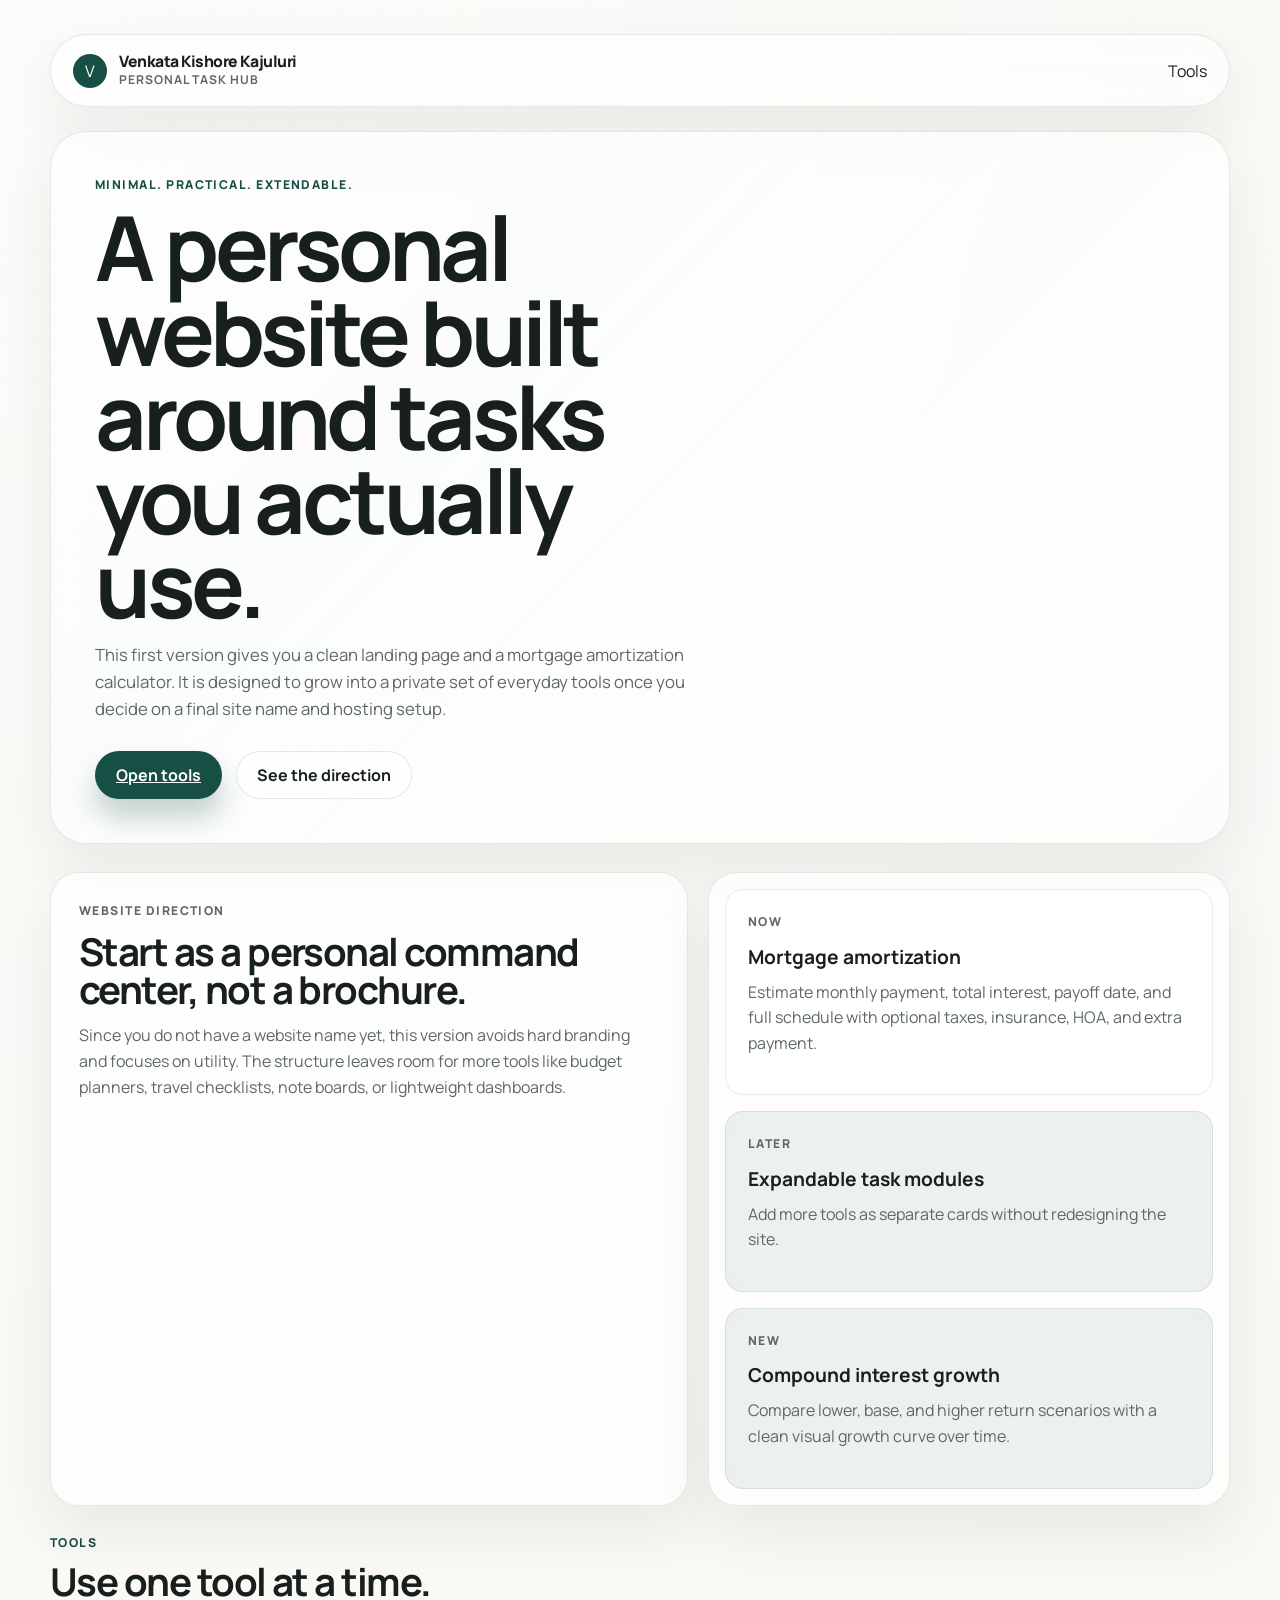
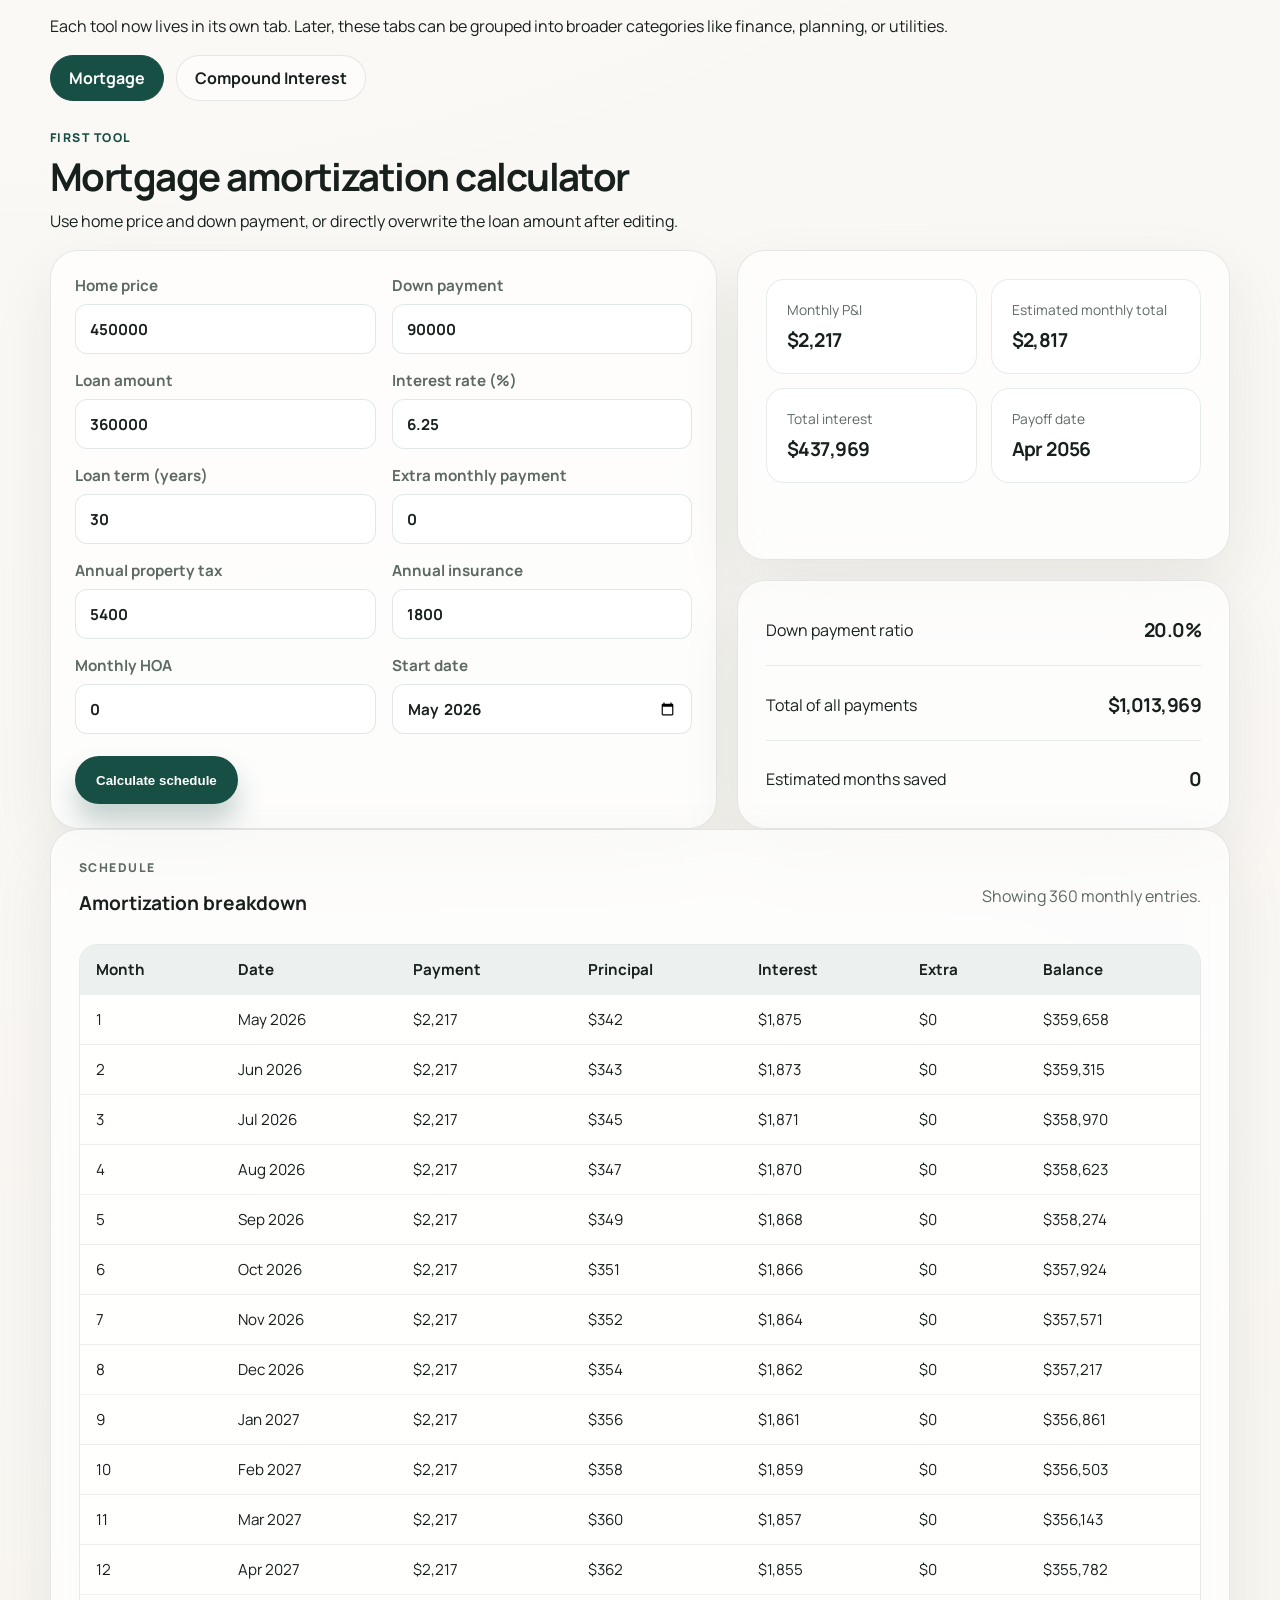
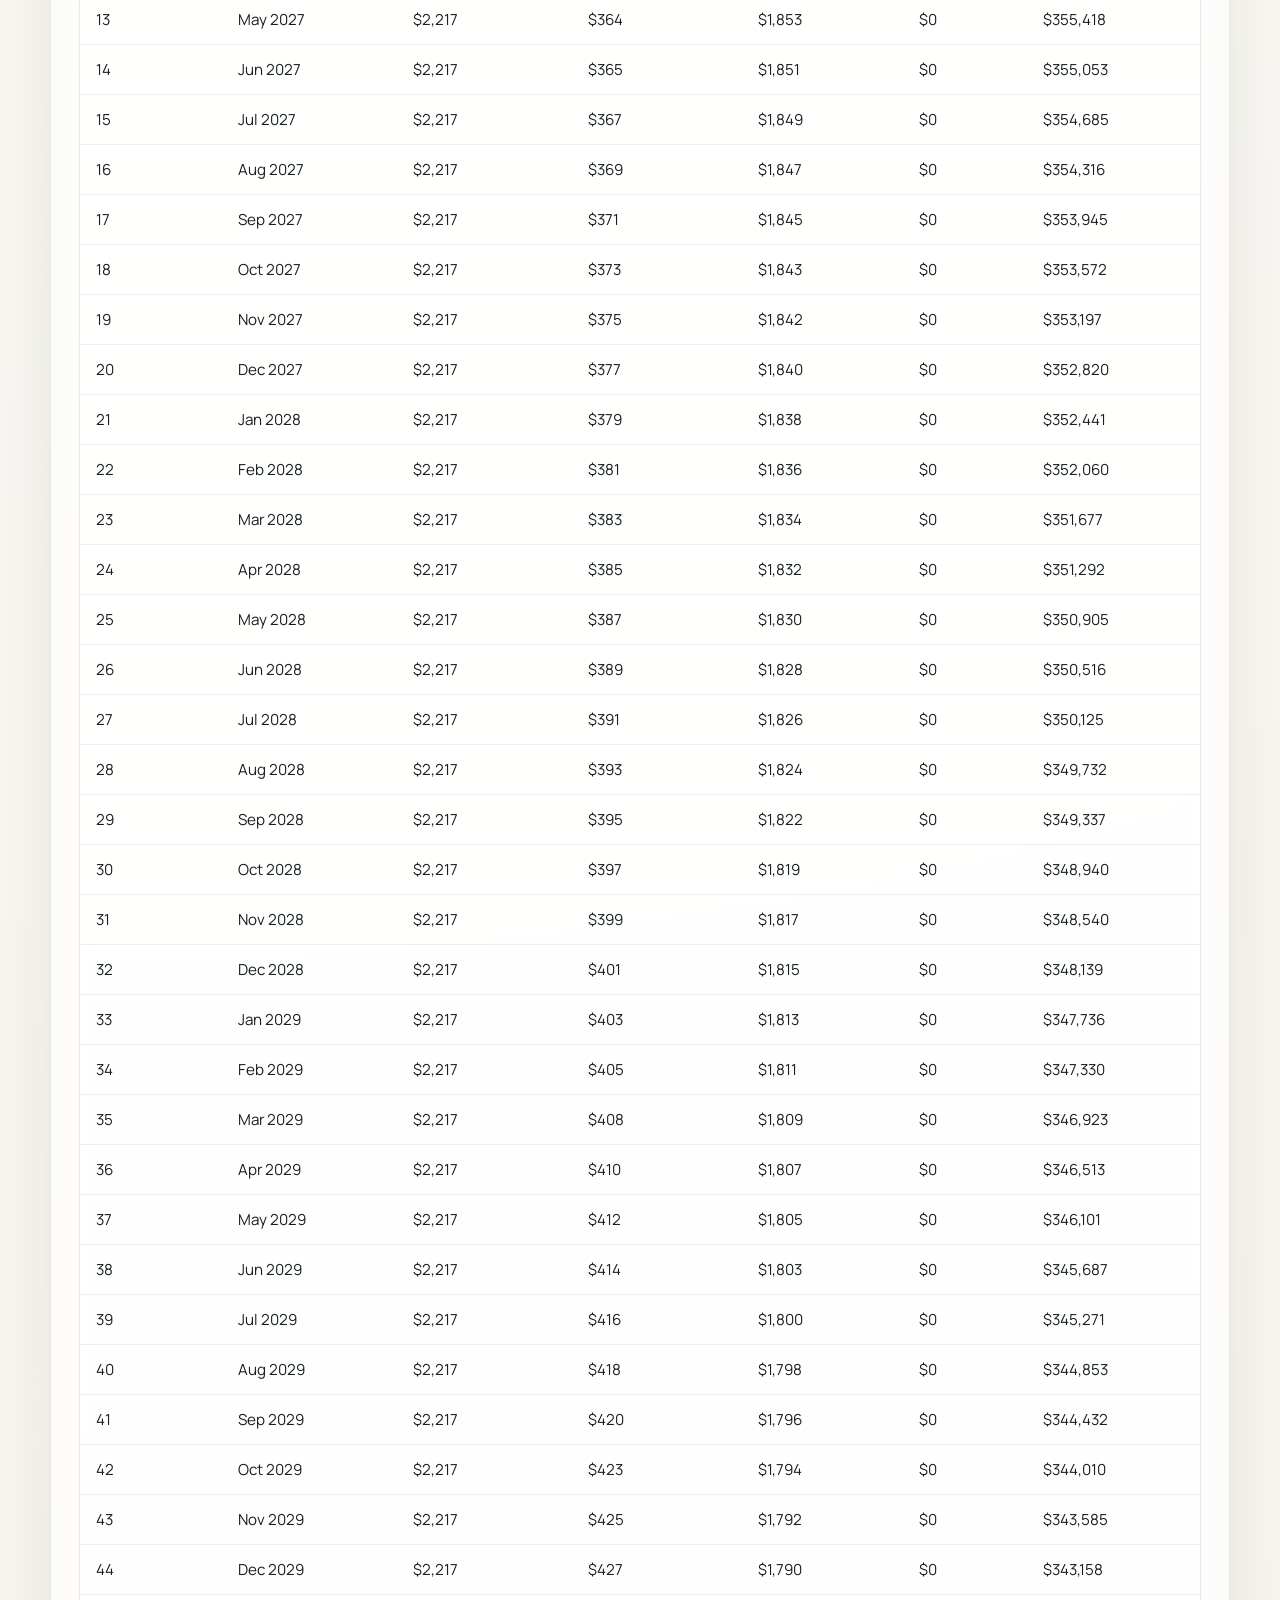
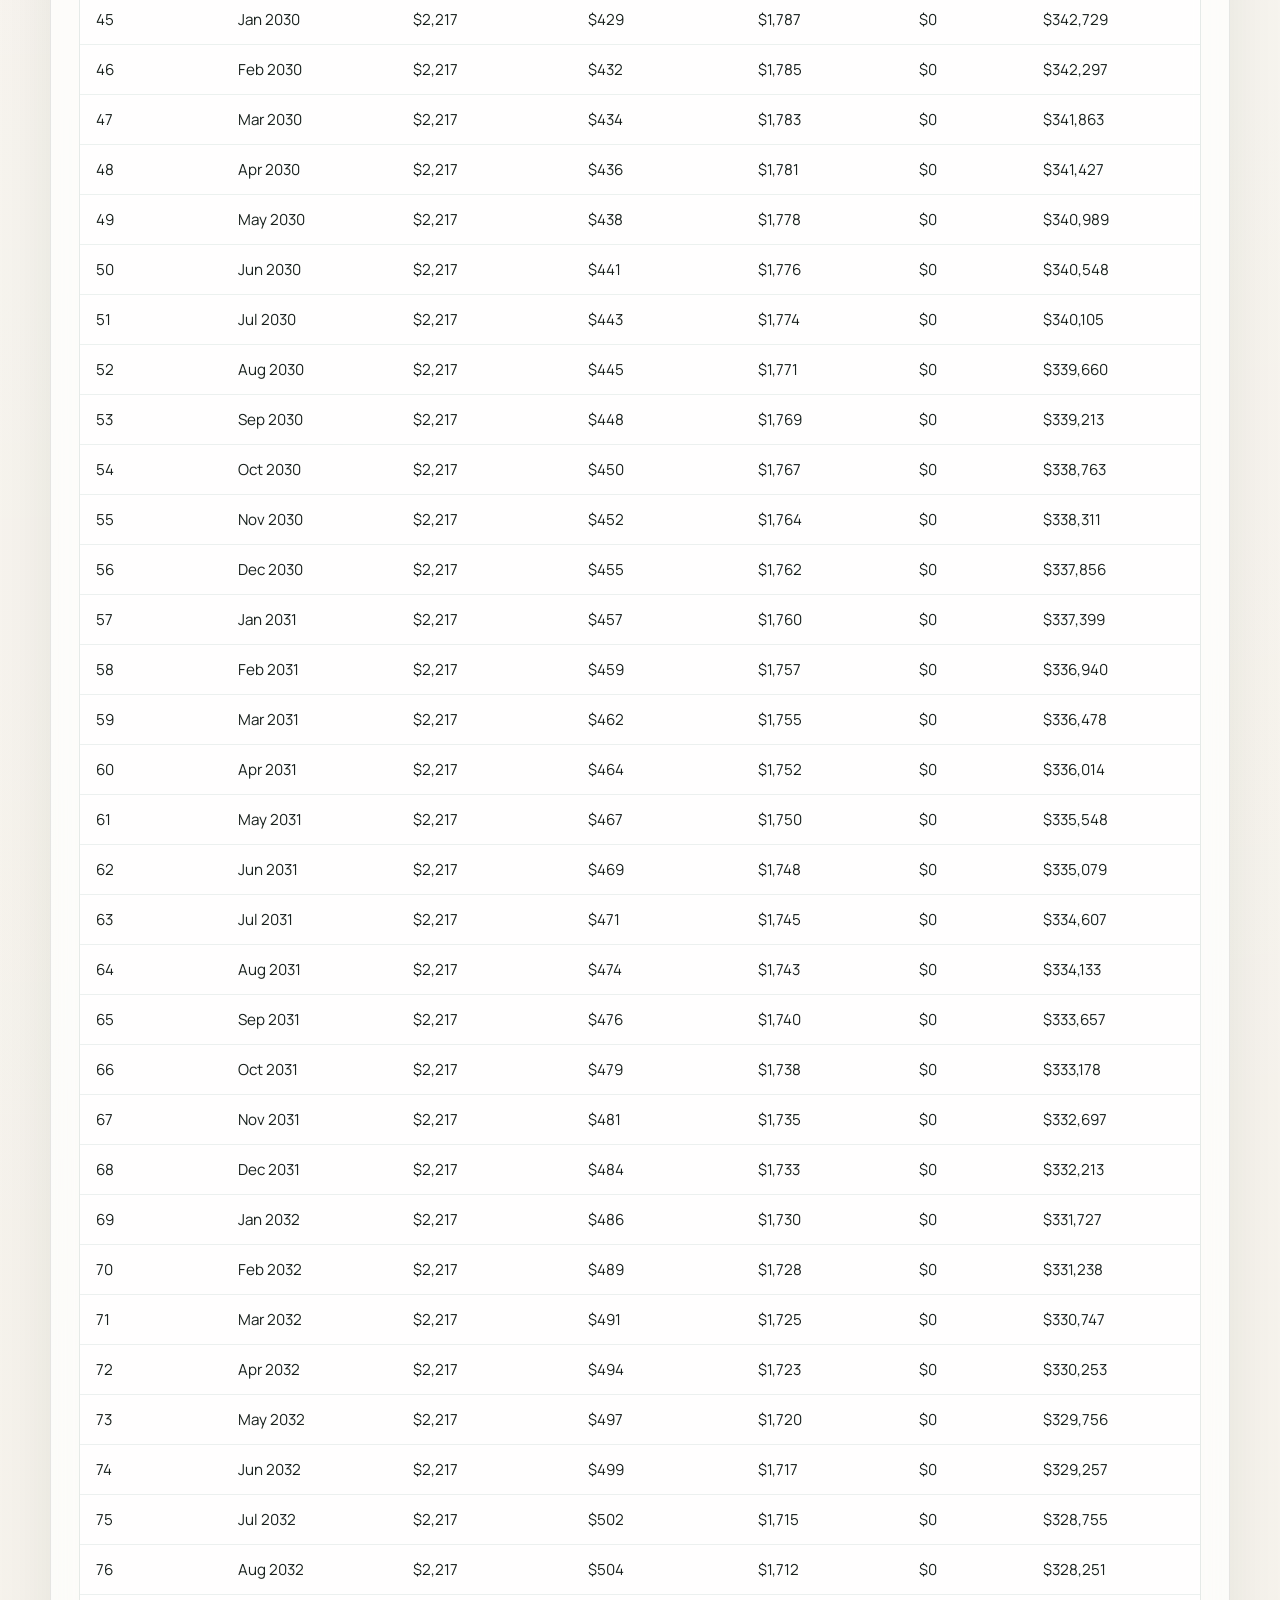
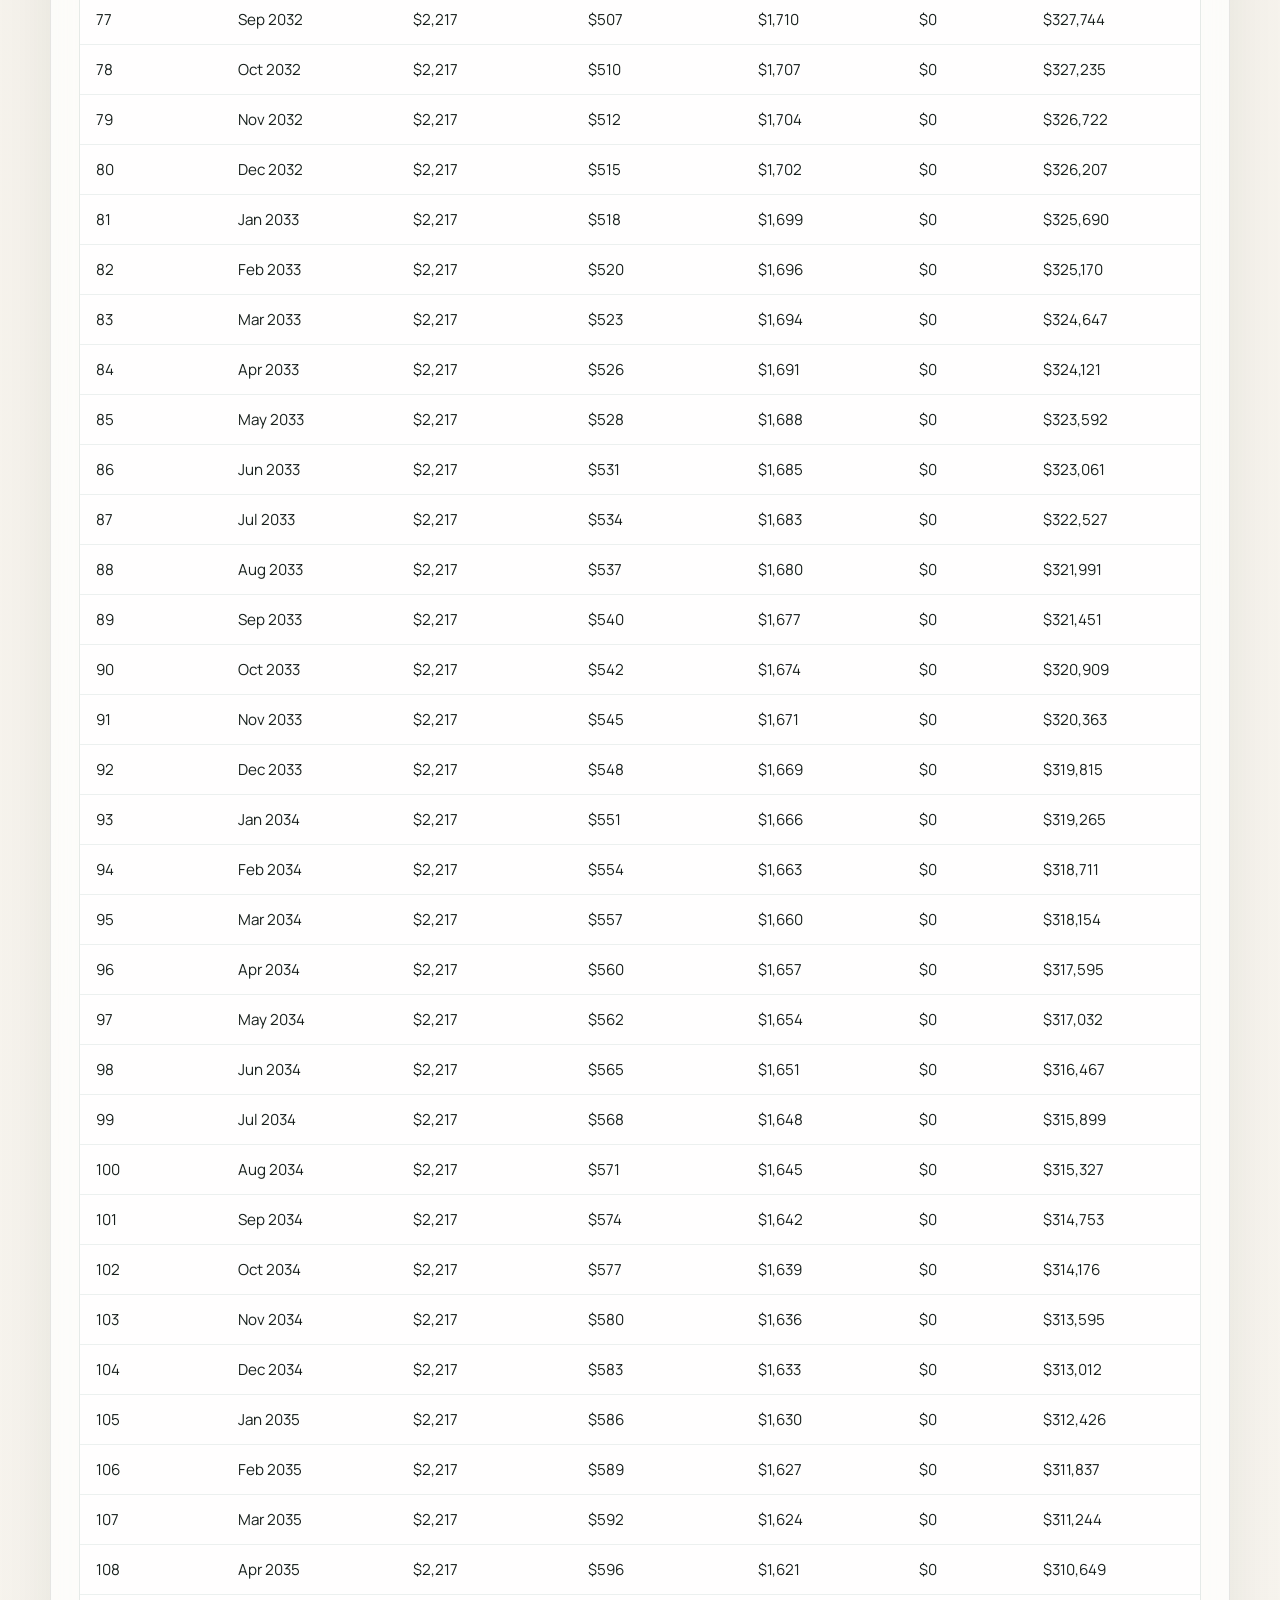
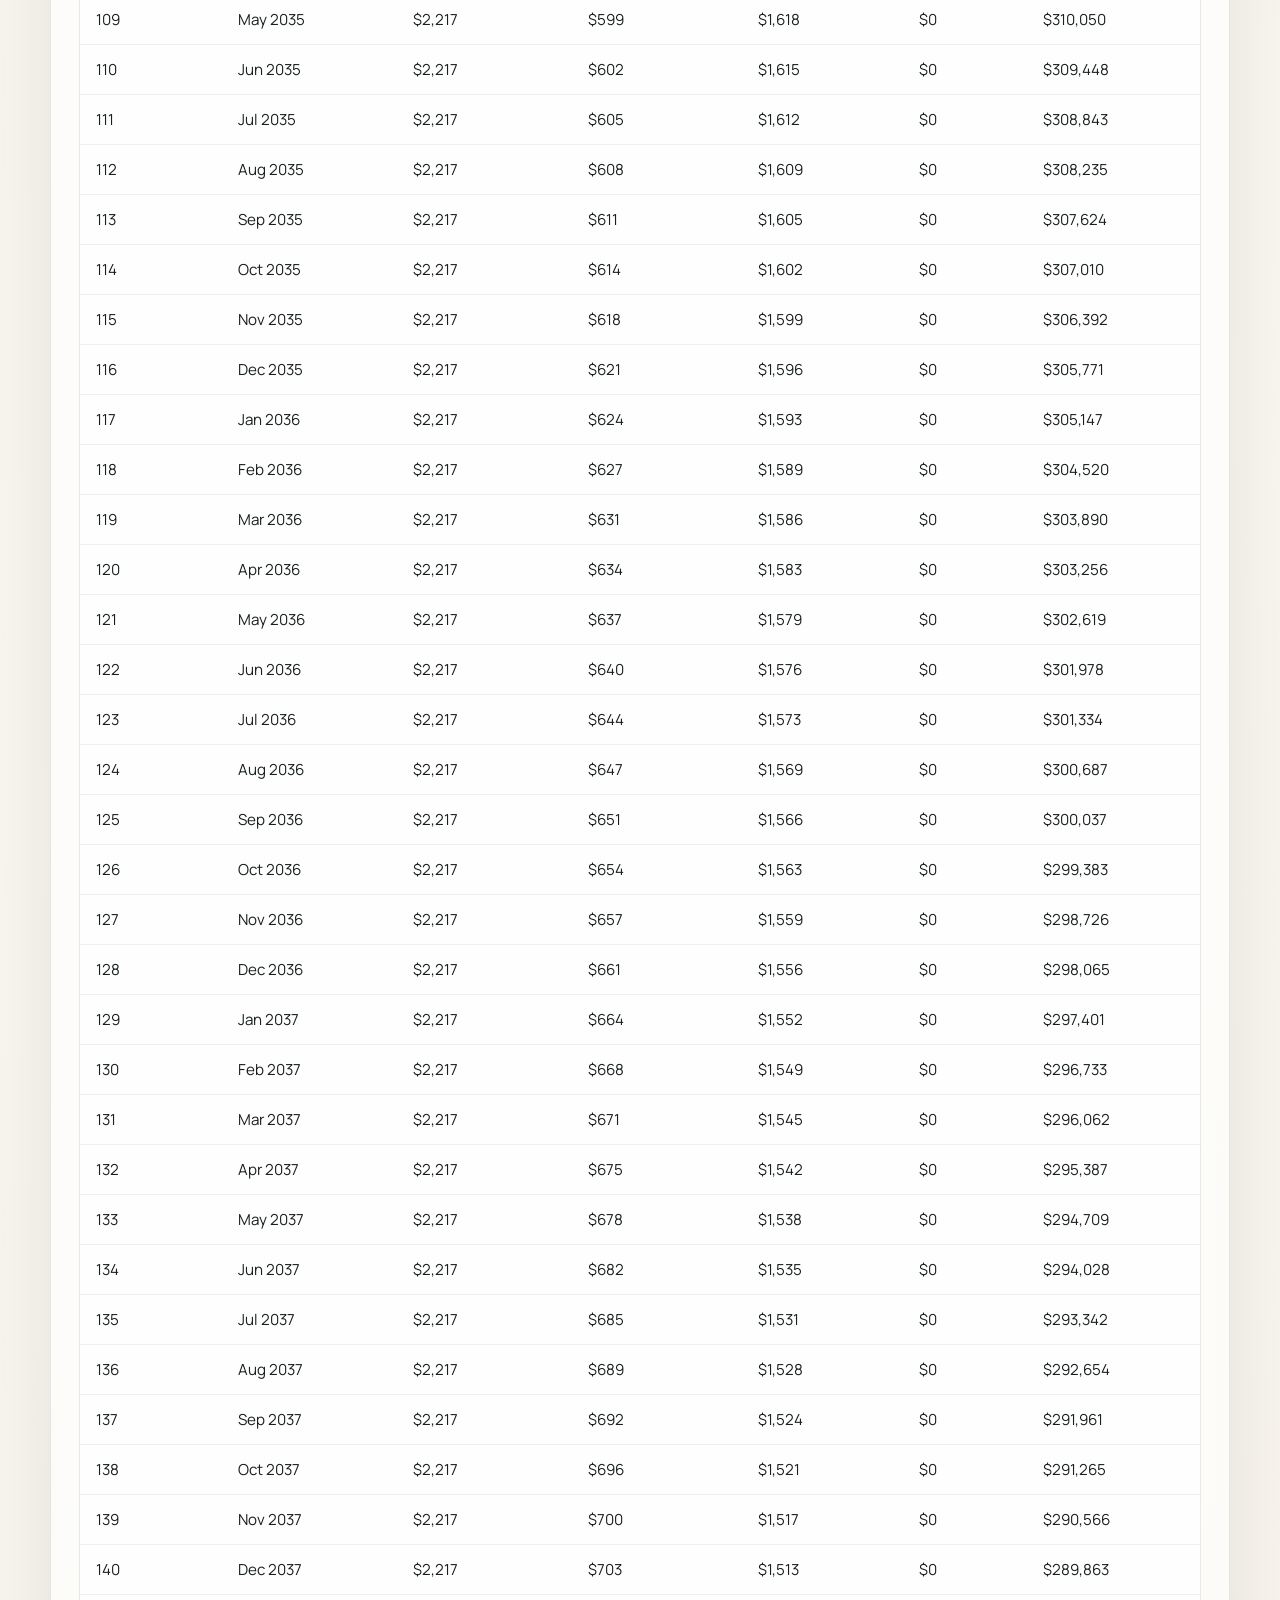
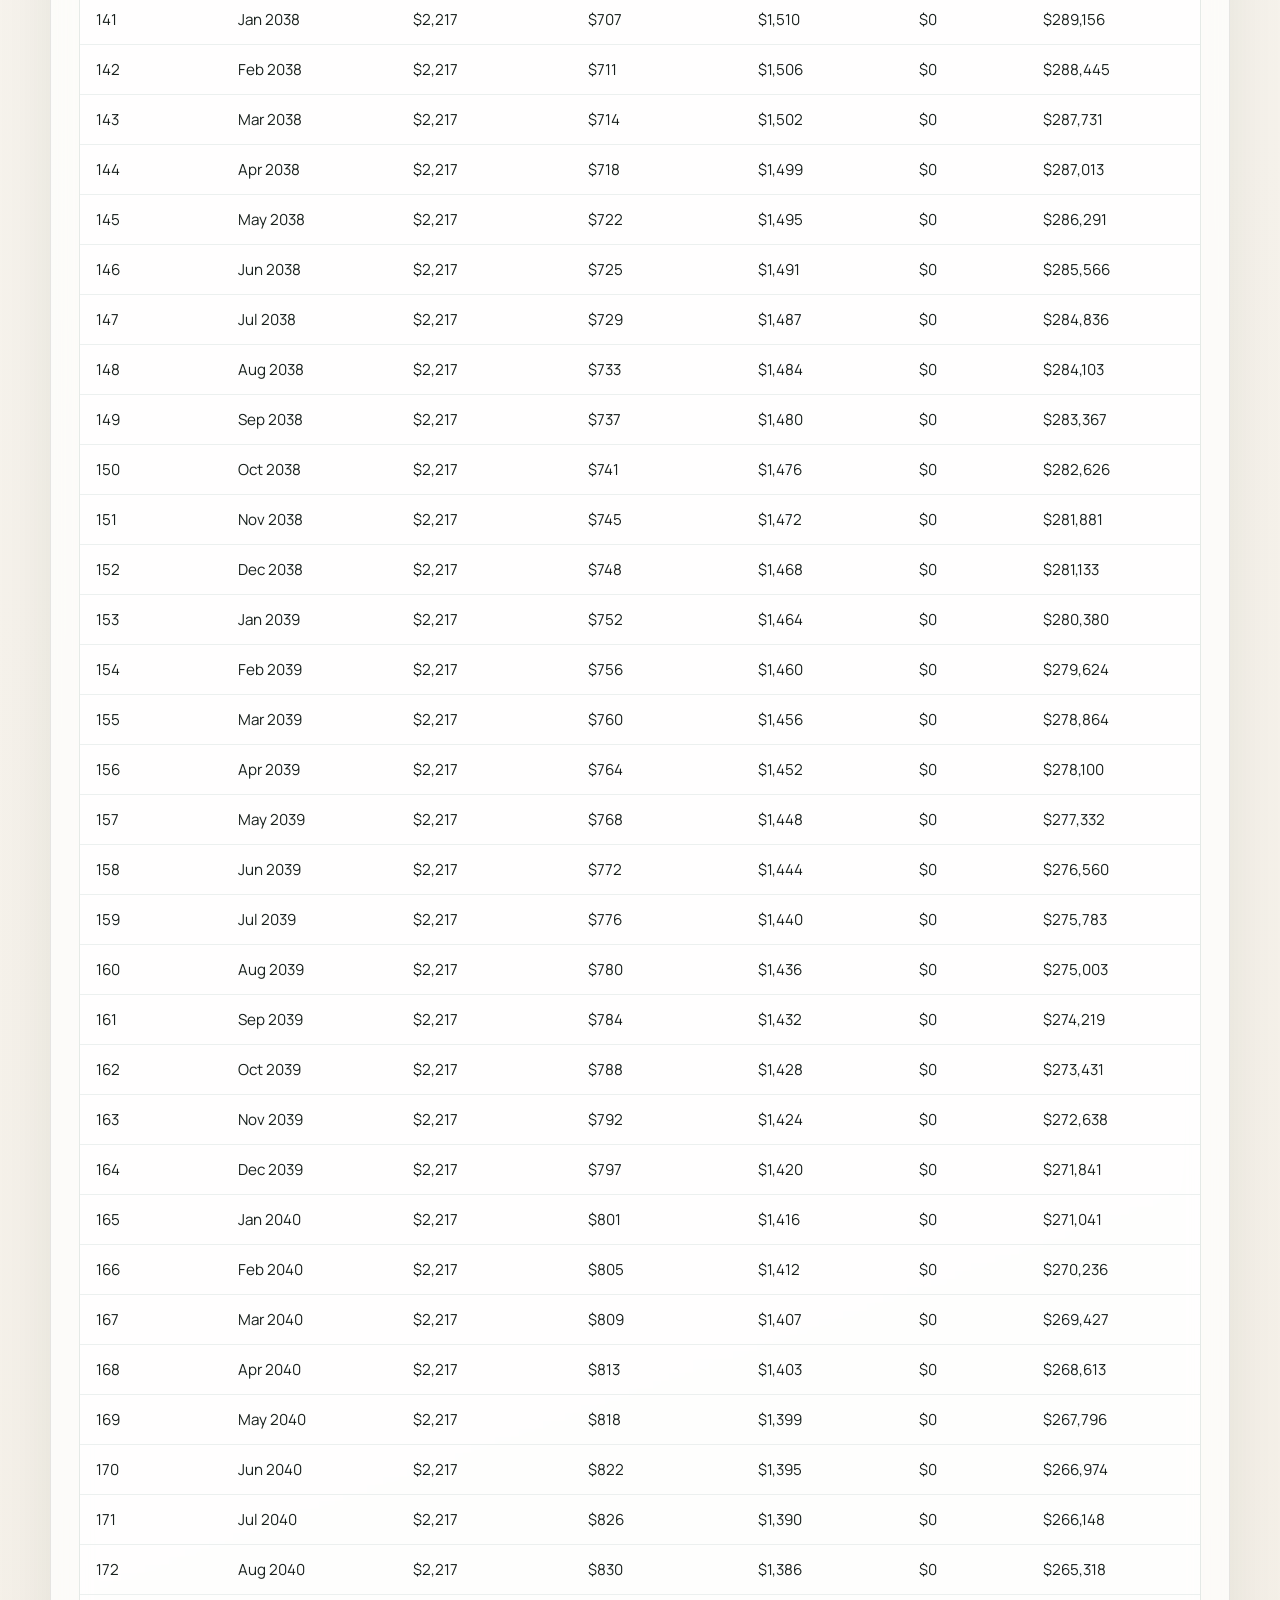
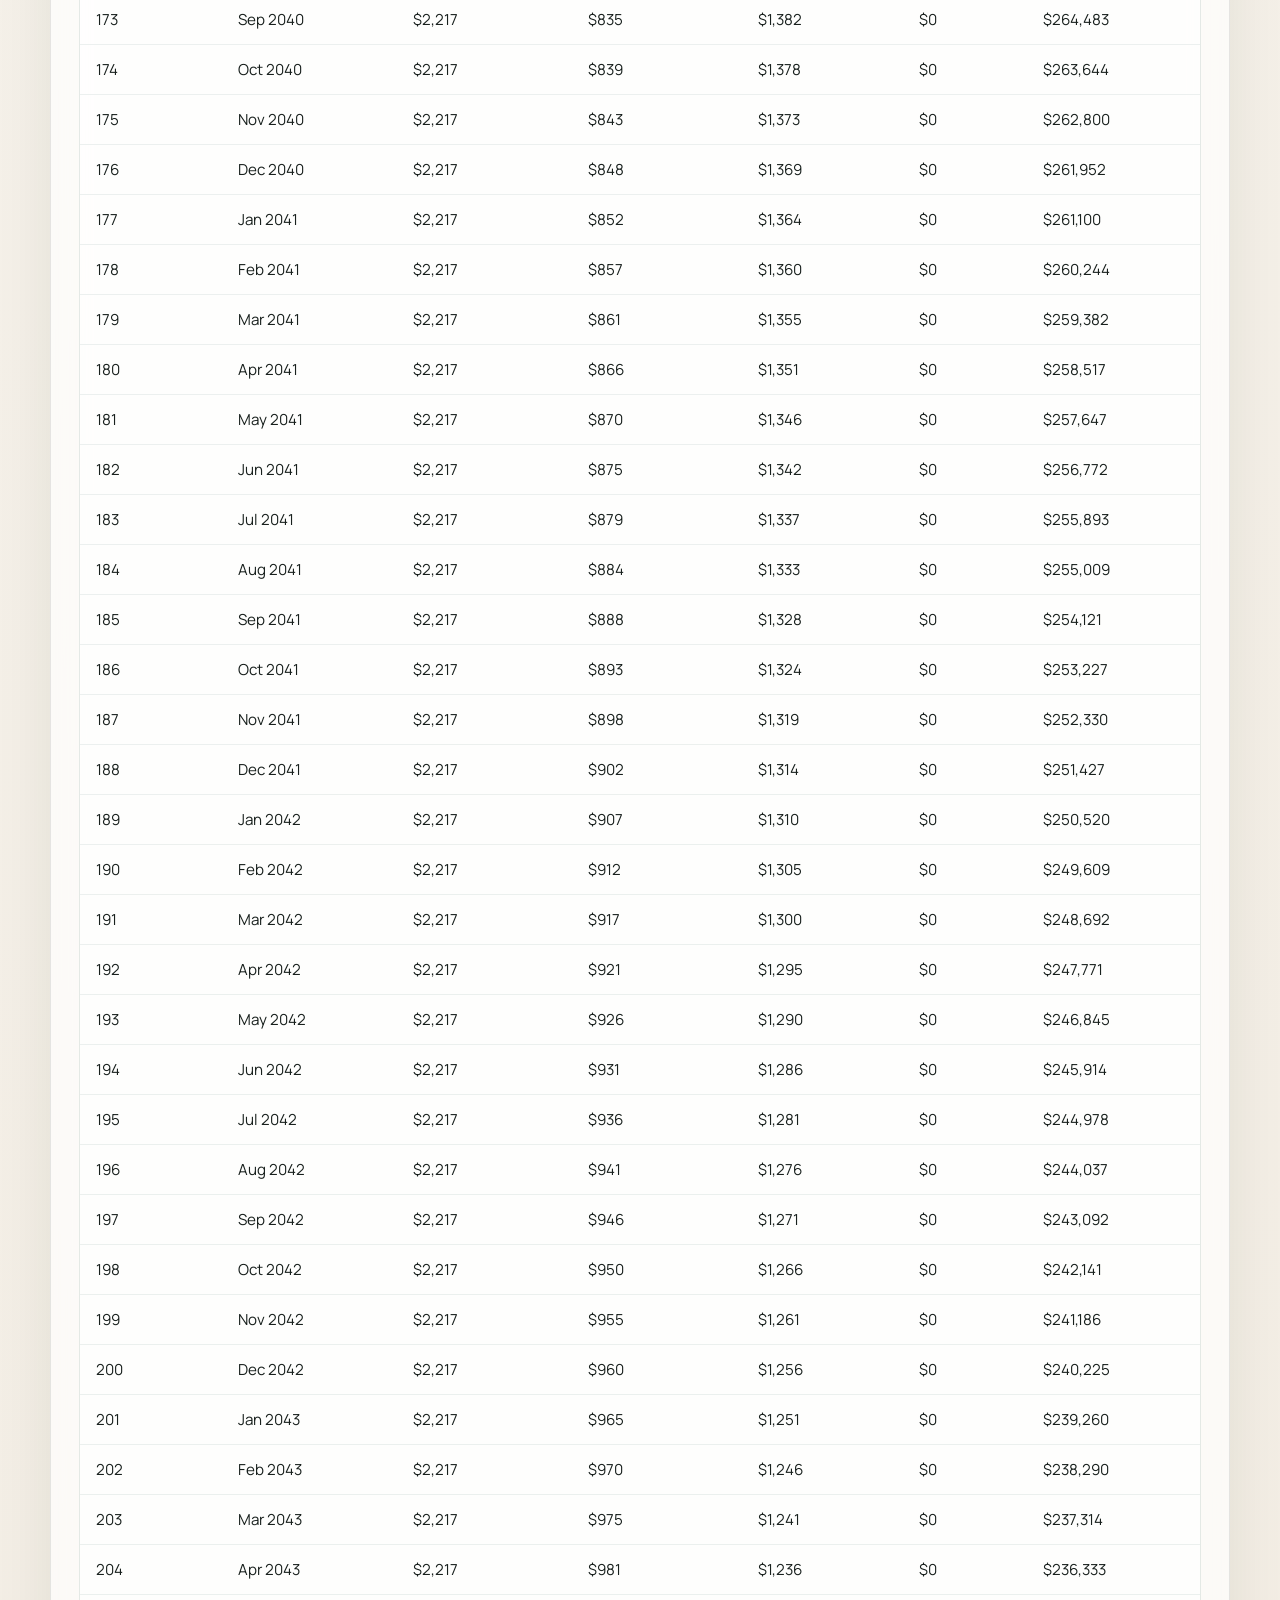
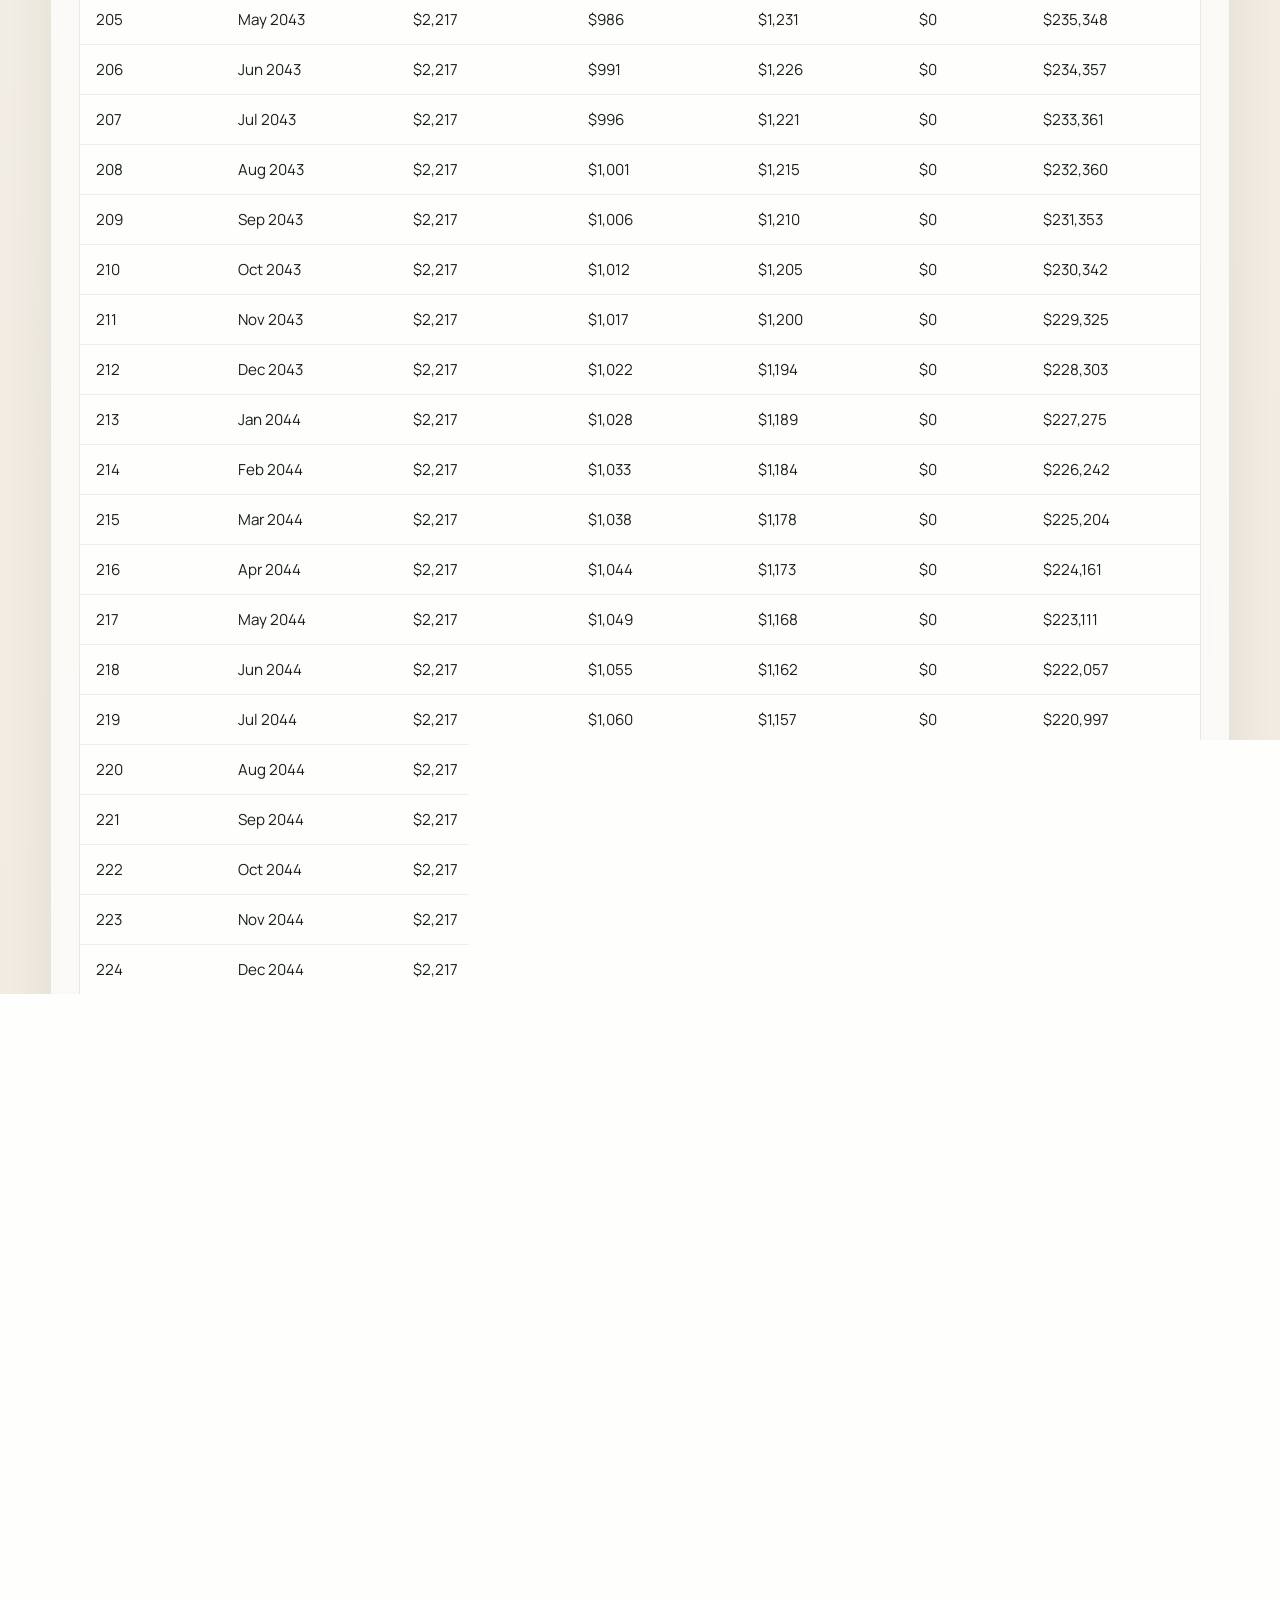
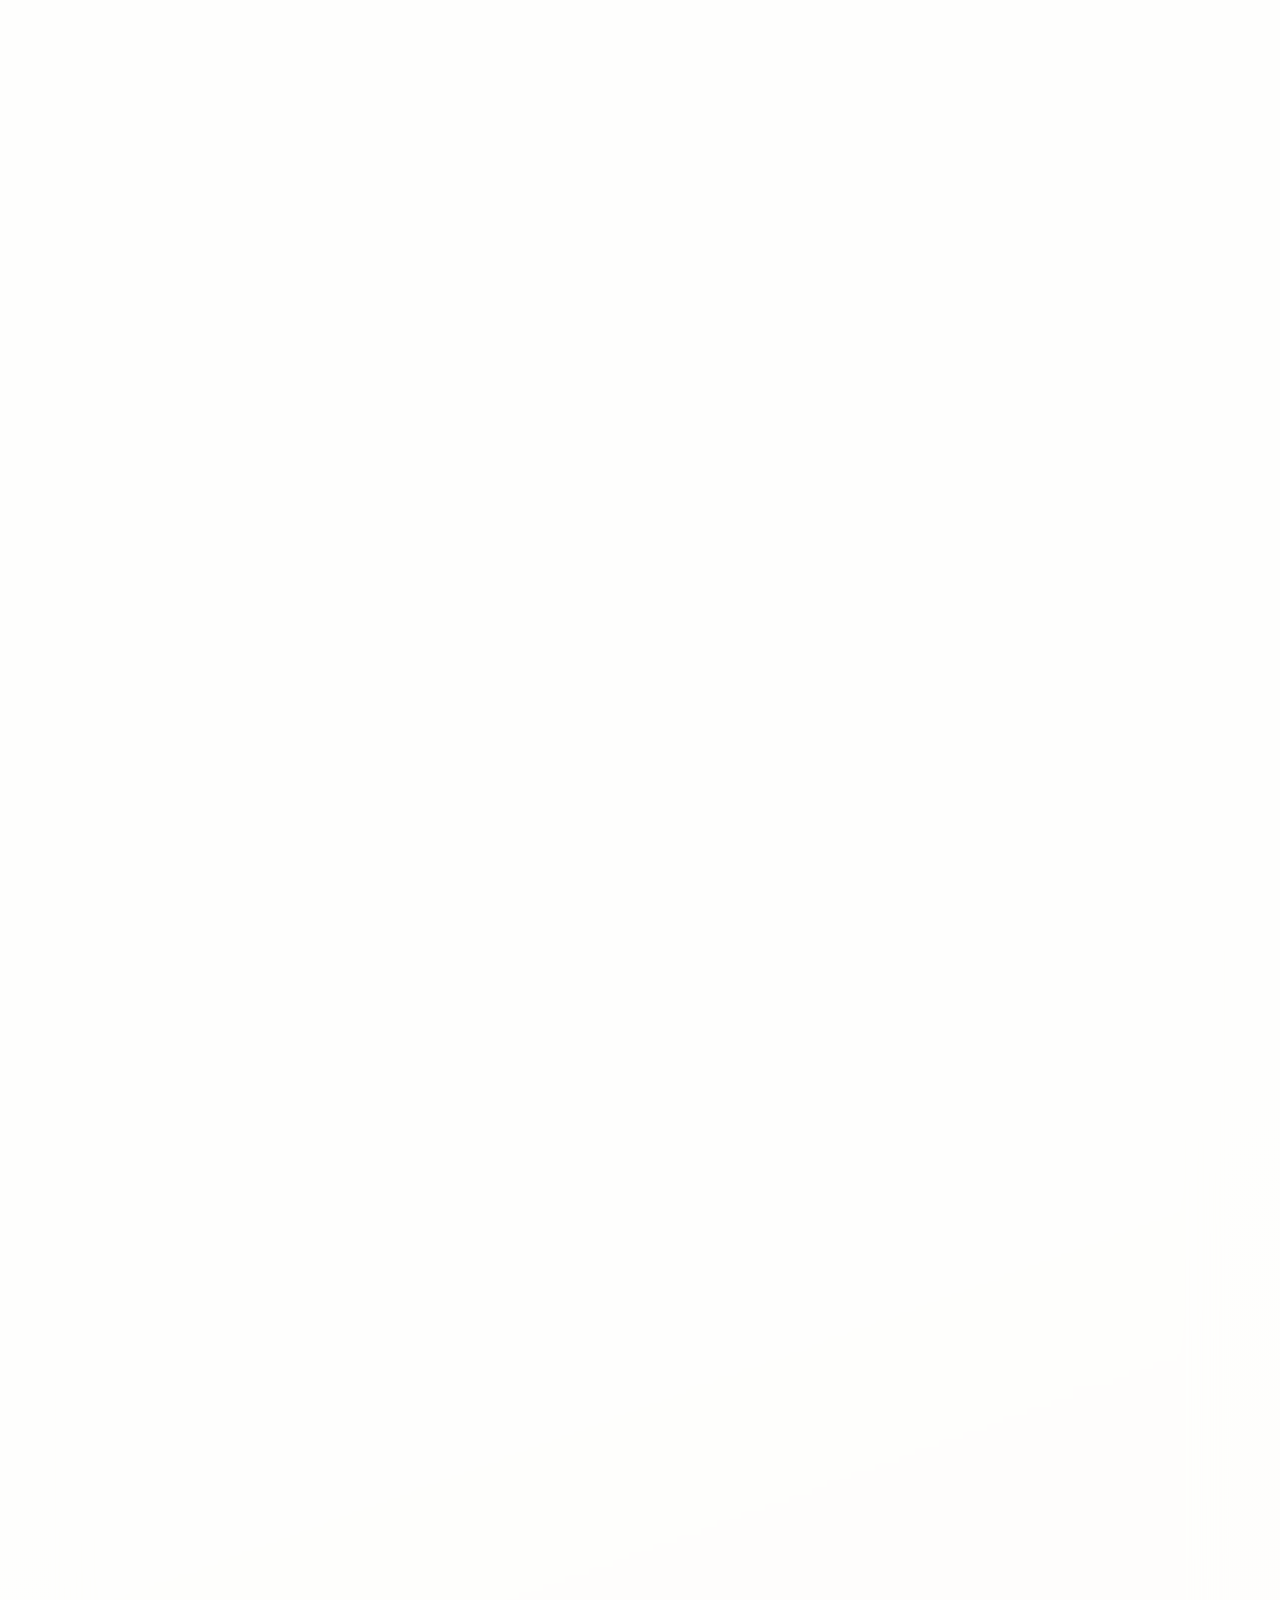
==== index.html @ e64c4f06 "Fix tool tab navigation" ====
<!DOCTYPE html>
<html lang="en">
  <head>
    <meta charset="UTF-8" />
    <meta name="viewport" content="width=device-width, initial-scale=1.0" />
    <title>Venkata | Task Hub</title>
    <meta
      name="description"
      content="A minimal personal website with practical tools, starting with a mortgage amortization calculator."
    />
    <link rel="preconnect" href="https://fonts.googleapis.com" />
    <link rel="preconnect" href="https://fonts.gstatic.com" crossorigin />
    <link
      href="https://fonts.googleapis.com/css2?family=Manrope:wght@400;500;600;700;800&display=swap"
      rel="stylesheet"
    />
    <link rel="stylesheet" href="./styles.css" />
  </head>
  <body>
    <div class="page-shell">
      <header class="hero">
        <nav class="topbar">
          <div class="brand">
            <span class="brand-mark">V</span>
            <div class="brand-copy">
              <span class="brand-name">Venkata Kishore Kajuluri</span>
              <span class="brand-tagline">Personal Task Hub</span>
            </div>
          </div>
          <div class="topbar-links">
            <a class="ghost-link" href="#tool-suite">Tools</a>
          </div>
        </nav>

        <div class="hero-copy">
          <p class="eyebrow">Minimal. Practical. Extendable.</p>
          <h1>A personal website built around tasks you actually use.</h1>
          <p class="hero-text">
            This first version gives you a clean landing page and a mortgage
            amortization calculator. It is designed to grow into a private set
            of everyday tools once you decide on a final site name and hosting
            setup.
          </p>
          <div class="hero-actions">
            <a class="primary-link" href="#tool-suite">Open tools</a>
            <a class="secondary-link" href="#vision">See the direction</a>
          </div>
        </div>
      </header>

      <main>
        <section class="section-grid" id="vision">
          <article class="panel intro-panel">
            <p class="section-label">Website direction</p>
            <h2>Start as a personal command center, not a brochure.</h2>
            <p>
              Since you do not have a website name yet, this version avoids hard
              branding and focuses on utility. The structure leaves room for
              more tools like budget planners, travel checklists, note boards,
              or lightweight dashboards.
            </p>
          </article>

          <article class="panel feature-panel">
            <div class="feature-card">
              <p class="card-label">Now</p>
              <h3>Mortgage amortization</h3>
              <p>
                Estimate monthly payment, total interest, payoff date, and full
                schedule with optional taxes, insurance, HOA, and extra payment.
              </p>
            </div>
            <div class="feature-card muted-card">
              <p class="card-label">Later</p>
              <h3>Expandable task modules</h3>
              <p>
                Add more tools as separate cards without redesigning the site.
              </p>
            </div>
            <div class="feature-card muted-card">
              <p class="card-label">New</p>
              <h3>Compound interest growth</h3>
              <p>
                Compare lower, base, and higher return scenarios with a clean
                visual growth curve over time.
              </p>
            </div>
          </article>
        </section>

        <section class="tool-suite" id="tool-suite">
          <div class="section-header">
            <p class="section-label">Tools</p>
            <h2>Use one tool at a time.</h2>
            <p>
              Each tool now lives in its own tab. Later, these tabs can be
              grouped into broader categories like finance, planning, or
              utilities.
            </p>
          </div>

          <div class="tool-tabs" role="tablist" aria-label="Tool tabs">
            <a
              class="tool-tab is-active"
              role="tab"
              aria-selected="true"
              aria-controls="mortgage-tool"
              data-tab-target="mortgage-tool"
              href="#mortgage-tool"
            >
              Mortgage
            </a>
            <a
              class="tool-tab"
              role="tab"
              aria-selected="false"
              aria-controls="investment-tool"
              data-tab-target="investment-tool"
              href="#investment-tool"
            >
              Compound Interest
            </a>
          </div>

          <div class="tab-panels">
            <section class="tool-panel is-active" id="mortgage-tool" role="tabpanel">
              <div class="calculator-section">
                <div class="section-header">
                  <p class="section-label">First tool</p>
                  <h2>Mortgage amortization calculator</h2>
                  <p>
                    Use home price and down payment, or directly overwrite the
                    loan amount after editing.
                  </p>
                </div>

                <div class="calculator-layout">
                  <form class="panel form-panel" id="mortgage-form">
                    <div class="field-grid">
                      <label class="field">
                        <span>Home price</span>
                        <input type="number" id="homePrice" min="0" step="1000" value="450000" />
                      </label>
                      <label class="field">
                        <span>Down payment</span>
                        <input type="number" id="downPayment" min="0" step="1000" value="90000" />
                      </label>
                      <label class="field">
                        <span>Loan amount</span>
                        <input type="number" id="loanAmount" min="0" step="1000" value="360000" />
                      </label>
                      <label class="field">
                        <span>Interest rate (%)</span>
                        <input type="number" id="interestRate" min="0" step="0.01" value="6.25" />
                      </label>
                      <label class="field">
                        <span>Loan term (years)</span>
                        <input type="number" id="loanTerm" min="1" step="1" value="30" />
                      </label>
                      <label class="field">
                        <span>Extra monthly payment</span>
                        <input type="number" id="extraPayment" min="0" step="50" value="0" />
                      </label>
                      <label class="field">
                        <span>Annual property tax</span>
                        <input type="number" id="propertyTax" min="0" step="100" value="5400" />
                      </label>
                      <label class="field">
                        <span>Annual insurance</span>
                        <input type="number" id="insurance" min="0" step="100" value="1800" />
                      </label>
                      <label class="field">
                        <span>Monthly HOA</span>
                        <input type="number" id="hoa" min="0" step="25" value="0" />
                      </label>
                      <label class="field">
                        <span>Start date</span>
                        <input type="month" id="startDate" value="2026-05" />
                      </label>
                    </div>
                    <button class="primary-button" type="submit">Calculate schedule</button>
                  </form>

                  <div class="results-column">
                    <section class="panel summary-panel">
                      <div class="summary-grid">
                        <article class="summary-card">
                          <span class="summary-label">Monthly P&amp;I</span>
                          <strong id="monthlyPI">$0</strong>
                        </article>
                        <article class="summary-card">
                          <span class="summary-label">Estimated monthly total</span>
                          <strong id="monthlyTotal">$0</strong>
                        </article>
                        <article class="summary-card">
                          <span class="summary-label">Total interest</span>
                          <strong id="totalInterest">$0</strong>
                        </article>
                        <article class="summary-card">
                          <span class="summary-label">Payoff date</span>
                          <strong id="payoffDate">-</strong>
                        </article>
                      </div>
                    </section>

                    <section class="panel insights-panel">
                      <div class="insight-row">
                        <span>Down payment ratio</span>
                        <strong id="downPaymentRatio">0%</strong>
                      </div>
                      <div class="insight-row">
                        <span>Total of all payments</span>
                        <strong id="totalPayments">$0</strong>
                      </div>
                      <div class="insight-row">
                        <span>Estimated months saved</span>
                        <strong id="monthsSaved">0</strong>
                      </div>
                    </section>
                  </div>
                </div>

                <section class="panel table-panel">
                  <div class="table-header">
                    <div>
                      <p class="section-label">Schedule</p>
                      <h3>Amortization breakdown</h3>
                    </div>
                    <p id="tableCaption">Showing full monthly schedule.</p>
                  </div>
                  <div class="table-wrap">
                    <table>
                      <thead>
                        <tr>
                          <th>Month</th>
                          <th>Date</th>
                          <th>Payment</th>
                          <th>Principal</th>
                          <th>Interest</th>
                          <th>Extra</th>
                          <th>Balance</th>
                        </tr>
                      </thead>
                      <tbody id="scheduleBody"></tbody>
                    </table>
                  </div>
                </section>
              </div>
            </section>

            <section class="tool-panel" id="investment-tool" role="tabpanel" hidden>
              <div class="calculator-section">
                <div class="section-header">
                  <p class="section-label">Second tool</p>
                  <h2>Compound interest growth calculator</h2>
                  <p>
                    Model an investment over time, adjust return variance, and
                    compare lower, base, and higher growth paths.
                  </p>
                </div>

                <div class="calculator-layout">
                  <form class="panel form-panel" id="investment-form">
                    <div class="field-grid">
                      <label class="field">
                        <span>Initial investment</span>
                        <input type="number" id="initialInvestment" min="0" step="500" value="25000" />
                      </label>
                      <label class="field">
                        <span>Monthly contribution</span>
                        <input type="number" id="monthlyContribution" min="0" step="100" value="1000" />
                      </label>
                      <label class="field">
                        <span>Time period (years)</span>
                        <input type="number" id="investmentYears" min="1" step="1" value="20" />
                      </label>
                      <label class="field">
                        <span>Expected annual return (%)</span>
                        <input type="number" id="annualReturn" min="0" step="0.1" value="8" />
                      </label>
                      <label class="field">
                        <span>Return variance (%)</span>
                        <input type="number" id="returnVariance" min="0" step="0.1" value="2" />
                      </label>
                      <label class="field">
                        <span>Compounding frequency</span>
                        <select id="compoundFrequency">
                          <option value="12" selected>Monthly</option>
                          <option value="4">Quarterly</option>
                          <option value="1">Yearly</option>
                        </select>
                      </label>
                    </div>
                    <button class="primary-button" type="submit">Calculate growth</button>
                  </form>

                  <div class="results-column">
                    <section class="panel summary-panel">
                      <div class="summary-grid">
                        <article class="summary-card">
                          <span class="summary-label">Total contributed</span>
                          <strong id="totalContributed">$0</strong>
                        </article>
                        <article class="summary-card">
                          <span class="summary-label">Base ending value</span>
                          <strong id="baseEndingValue">$0</strong>
                        </article>
                        <article class="summary-card">
                          <span class="summary-label">Investment gain</span>
                          <strong id="investmentGain">$0</strong>
                        </article>
                        <article class="summary-card">
                          <span class="summary-label">Base annualized return</span>
                          <strong id="annualizedReturn">0%</strong>
                        </article>
                      </div>
                    </section>

                    <section class="panel insights-panel">
                      <div class="insight-row">
                        <span>Lower scenario ending value</span>
                        <strong id="lowEndingValue">$0</strong>
                      </div>
                      <div class="insight-row">
                        <span>Higher scenario ending value</span>
                        <strong id="highEndingValue">$0</strong>
                      </div>
                      <div class="insight-row">
                        <span>Variance band</span>
                        <strong id="varianceBand">0%</strong>
                      </div>
                    </section>
                  </div>
                </div>

                <section class="panel chart-panel">
                  <div class="table-header">
                    <div>
                      <p class="section-label">Visualization</p>
                      <h3>Growth over time</h3>
                    </div>
                    <p id="chartCaption">Comparing lower, base, and higher growth paths.</p>
                  </div>
                  <div class="chart-shell">
                    <div class="chart-legend">
                      <span class="legend-item"><i class="legend-swatch swatch-low"></i>Lower</span>
                      <span class="legend-item"><i class="legend-swatch swatch-base"></i>Base</span>
                      <span class="legend-item"><i class="legend-swatch swatch-high"></i>Higher</span>
                    </div>
                    <svg id="growthChart" viewBox="0 0 720 360" aria-label="Investment growth chart" role="img"></svg>
                  </div>
                </section>
              </div>
            </section>
          </div>
        </section>
      </main>
    </div>

    <script src="./script.js"></script>
  </body>
</html>
---- styles.css ----
:root {
  --bg: #f3efe7;
  --bg-accent: #ebe1d2;
  --surface: rgba(255, 255, 255, 0.7);
  --surface-strong: rgba(255, 255, 255, 0.88);
  --border: rgba(44, 52, 52, 0.11);
  --text: #18201d;
  --muted: #5d6963;
  --accent: #184f45;
  --accent-soft: #dcebe6;
  --shadow: 0 24px 60px rgba(24, 32, 29, 0.08);
  --radius-lg: 28px;
  --radius-md: 18px;
  --radius-sm: 12px;
}

* {
  box-sizing: border-box;
}

html {
  scroll-behavior: smooth;
}

body {
  margin: 0;
  min-height: 100vh;
  font-family: "Manrope", sans-serif;
  color: var(--text);
  background:
    radial-gradient(circle at top left, rgba(255, 255, 255, 0.8), transparent 30%),
    linear-gradient(160deg, var(--bg) 0%, #f7f4ee 42%, var(--bg-accent) 100%);
}

body::before {
  content: "";
  position: fixed;
  inset: 0;
  pointer-events: none;
  background:
    linear-gradient(rgba(24, 79, 69, 0.03) 1px, transparent 1px),
    linear-gradient(90deg, rgba(24, 79, 69, 0.03) 1px, transparent 1px);
  background-size: 42px 42px;
  mask-image: linear-gradient(to bottom, rgba(0, 0, 0, 0.35), transparent 70%);
}

.page-shell {
  width: min(1180px, calc(100% - 32px));
  margin: 0 auto;
  padding: 24px 0 48px;
}

.topbar,
.hero-copy,
.panel,
.summary-card,
.feature-card,
.primary-button,
.primary-link,
.secondary-link {
  backdrop-filter: blur(18px);
}

.topbar {
  display: flex;
  align-items: center;
  justify-content: space-between;
  padding: 18px 22px;
  border: 1px solid var(--border);
  border-radius: 999px;
  background: rgba(255, 255, 255, 0.56);
  box-shadow: var(--shadow);
}

.brand {
  display: flex;
  align-items: center;
  gap: 12px;
}

.brand-mark {
  display: grid;
  place-items: center;
  width: 34px;
  height: 34px;
  border-radius: 50%;
  background: var(--accent);
  color: white;
}

.topbar-links {
  display: flex;
  align-items: center;
  gap: 18px;
}

.brand-copy {
  display: flex;
  flex-direction: column;
  gap: 2px;
  min-width: 0;
}

.brand-name {
  font-size: 0.98rem;
  font-weight: 800;
  letter-spacing: -0.03em;
  line-height: 1.05;
}

.brand-tagline {
  color: var(--muted);
  font-size: 0.76rem;
  font-weight: 700;
  letter-spacing: 0.08em;
  text-transform: uppercase;
}

.ghost-link,
.secondary-link {
  color: var(--text);
  text-decoration: none;
}

.hero {
  padding-top: 10px;
}

.hero-copy {
  margin-top: 24px;
  padding: 44px;
  border-radius: calc(var(--radius-lg) + 8px);
  border: 1px solid var(--border);
  background:
    linear-gradient(135deg, rgba(255, 255, 255, 0.88), rgba(255, 255, 255, 0.56)),
    linear-gradient(135deg, rgba(24, 79, 69, 0.1), transparent 65%);
  box-shadow: var(--shadow);
}

.eyebrow,
.section-label,
.card-label {
  margin: 0 0 12px;
  text-transform: uppercase;
  letter-spacing: 0.12em;
  color: var(--accent);
  font-size: 0.76rem;
  font-weight: 800;
}

h1,
h2,
h3,
p {
  margin-top: 0;
}

h1 {
  max-width: 10ch;
  margin-bottom: 16px;
  font-size: clamp(3rem, 7vw, 5.7rem);
  line-height: 0.94;
  letter-spacing: -0.05em;
}

h2 {
  margin-bottom: 14px;
  font-size: clamp(1.9rem, 3vw, 2.9rem);
  line-height: 1;
  letter-spacing: -0.04em;
}

h3 {
  margin-bottom: 10px;
  font-size: 1.2rem;
}

.hero-text,
.panel p,
#tableCaption {
  color: var(--muted);
  line-height: 1.6;
}

.hero-text {
  max-width: 60ch;
  font-size: 1.05rem;
}

.hero-actions {
  display: flex;
  flex-wrap: wrap;
  gap: 14px;
  margin-top: 28px;
}

.primary-link,
.secondary-link,
.primary-button {
  display: inline-flex;
  align-items: center;
  justify-content: center;
  min-height: 48px;
  padding: 0 20px;
  border-radius: 999px;
  border: 1px solid transparent;
  font-weight: 700;
  cursor: pointer;
  transition:
    transform 180ms ease,
    box-shadow 180ms ease,
    background-color 180ms ease;
}

.primary-link,
.primary-button {
  background: var(--accent);
  color: white;
  box-shadow: 0 18px 28px rgba(24, 79, 69, 0.25);
}

.secondary-link {
  border-color: var(--border);
  background: rgba(255, 255, 255, 0.55);
}

.primary-link:hover,
.secondary-link:hover,
.primary-button:hover {
  transform: translateY(-1px);
}

.section-grid,
.calculator-section,
.tool-suite {
  margin-top: 28px;
}

.tool-tabs {
  display: flex;
  flex-wrap: wrap;
  gap: 12px;
  margin-bottom: 20px;
}

.tool-tab {
  display: inline-flex;
  align-items: center;
  justify-content: center;
  min-height: 46px;
  padding: 0 18px;
  border: 1px solid var(--border);
  border-radius: 999px;
  background: rgba(255, 255, 255, 0.56);
  color: var(--text);
  text-decoration: none;
  font: inherit;
  font-weight: 700;
  cursor: pointer;
  transition:
    transform 180ms ease,
    background-color 180ms ease,
    color 180ms ease,
    border-color 180ms ease;
}

.tool-tab:hover {
  transform: translateY(-1px);
}

.tool-tab.is-active {
  background: var(--accent);
  color: white;
  border-color: var(--accent);
}

.tool-panel[hidden] {
  display: none;
}

.section-grid {
  display: grid;
  grid-template-columns: 1.1fr 0.9fr;
  gap: 20px;
}

.panel {
  border: 1px solid var(--border);
  border-radius: var(--radius-lg);
  background: var(--surface);
  box-shadow: var(--shadow);
}

.intro-panel,
.summary-panel,
.insights-panel,
.table-panel {
  padding: 28px;
}

.feature-panel {
  display: grid;
  gap: 16px;
  padding: 16px;
}

.feature-card {
  padding: 22px;
  border-radius: var(--radius-md);
  background: var(--surface-strong);
  border: 1px solid rgba(24, 79, 69, 0.1);
}

.muted-card {
  background: rgba(24, 79, 69, 0.08);
}

.section-header {
  margin-bottom: 18px;
}

.calculator-layout {
  display: grid;
  grid-template-columns: 1.15fr 0.85fr;
  gap: 20px;
}

.form-panel {
  padding: 24px;
}

.field-grid {
  display: grid;
  grid-template-columns: repeat(2, minmax(0, 1fr));
  gap: 16px;
  margin-bottom: 22px;
}

.field {
  display: flex;
  flex-direction: column;
  gap: 8px;
  font-size: 0.95rem;
  font-weight: 700;
}

.field span {
  color: var(--muted);
}

.field input {
  min-height: 50px;
  padding: 0 14px;
  border: 1px solid rgba(24, 79, 69, 0.13);
  border-radius: var(--radius-sm);
  background: rgba(255, 255, 255, 0.8);
  color: var(--text);
  font: inherit;
}

.field select {
  min-height: 50px;
  padding: 0 14px;
  border: 1px solid rgba(24, 79, 69, 0.13);
  border-radius: var(--radius-sm);
  background: rgba(255, 255, 255, 0.8);
  color: var(--text);
  font: inherit;
}

.field input:focus {
  outline: 2px solid rgba(24, 79, 69, 0.2);
  border-color: var(--accent);
}

.field select:focus {
  outline: 2px solid rgba(24, 79, 69, 0.2);
  border-color: var(--accent);
}

.results-column {
  display: grid;
  gap: 20px;
}

.summary-grid {
  display: grid;
  grid-template-columns: repeat(2, minmax(0, 1fr));
  gap: 14px;
}

.summary-card {
  padding: 20px;
  border-radius: var(--radius-md);
  background: var(--surface-strong);
  border: 1px solid rgba(24, 79, 69, 0.1);
}

.summary-label {
  display: block;
  margin-bottom: 8px;
  color: var(--muted);
  font-size: 0.86rem;
}

.summary-card strong,
.insight-row strong {
  font-size: 1.2rem;
  letter-spacing: -0.03em;
}

.insights-panel {
  display: grid;
  gap: 18px;
}

.insight-row {
  display: flex;
  align-items: center;
  justify-content: space-between;
  gap: 16px;
  padding-bottom: 14px;
  border-bottom: 1px solid rgba(24, 79, 69, 0.1);
}

.insight-row:last-child {
  border-bottom: 0;
  padding-bottom: 0;
}

.table-header {
  display: flex;
  align-items: end;
  justify-content: space-between;
  gap: 16px;
  margin-bottom: 18px;
}

.table-wrap {
  overflow: auto;
  border-radius: var(--radius-md);
  border: 1px solid rgba(24, 79, 69, 0.1);
}

table {
  width: 100%;
  border-collapse: collapse;
  min-width: 780px;
  background: rgba(255, 255, 255, 0.72);
}

thead {
  background: rgba(24, 79, 69, 0.08);
}

th,
td {
  padding: 14px 16px;
  text-align: left;
  border-bottom: 1px solid rgba(24, 79, 69, 0.08);
  font-size: 0.95rem;
}

tbody tr:hover {
  background: rgba(24, 79, 69, 0.04);
}

.chart-panel {
  padding: 28px;
}

.chart-shell {
  padding: 18px;
  border-radius: var(--radius-md);
  border: 1px solid rgba(24, 79, 69, 0.1);
  background: rgba(255, 255, 255, 0.62);
}

.chart-legend {
  display: flex;
  flex-wrap: wrap;
  gap: 18px;
  margin-bottom: 14px;
  color: var(--muted);
  font-size: 0.9rem;
  font-weight: 700;
}

.legend-item {
  display: inline-flex;
  align-items: center;
  gap: 8px;
}

.legend-swatch {
  display: inline-block;
  width: 24px;
  height: 3px;
  border-radius: 999px;
}

.swatch-low {
  background: #8aa99d;
}

.swatch-base {
  background: #184f45;
}

.swatch-high {
  background: #b86d3b;
}

#growthChart {
  display: block;
  width: 100%;
  height: auto;
}

@media (max-width: 920px) {
  .section-grid,
  .calculator-layout {
    grid-template-columns: 1fr;
  }

  .hero-copy {
    padding: 30px 24px;
  }
}

@media (max-width: 680px) {
  .page-shell {
    width: min(100% - 20px, 1180px);
  }

  .topbar {
    padding: 14px 16px;
  }

  .topbar,
  .table-header,
  .hero-actions,
  .topbar-links {
    flex-direction: column;
    align-items: flex-start;
  }

  .field-grid,
  .summary-grid {
    grid-template-columns: 1fr;
  }

  h1 {
    max-width: none;
    font-size: 2.9rem;
  }

  .intro-panel,
  .summary-panel,
  .insights-panel,
  .table-panel,
  .form-panel {
    padding: 20px;
  }

  .brand-name {
    font-size: 0.88rem;
  }
}
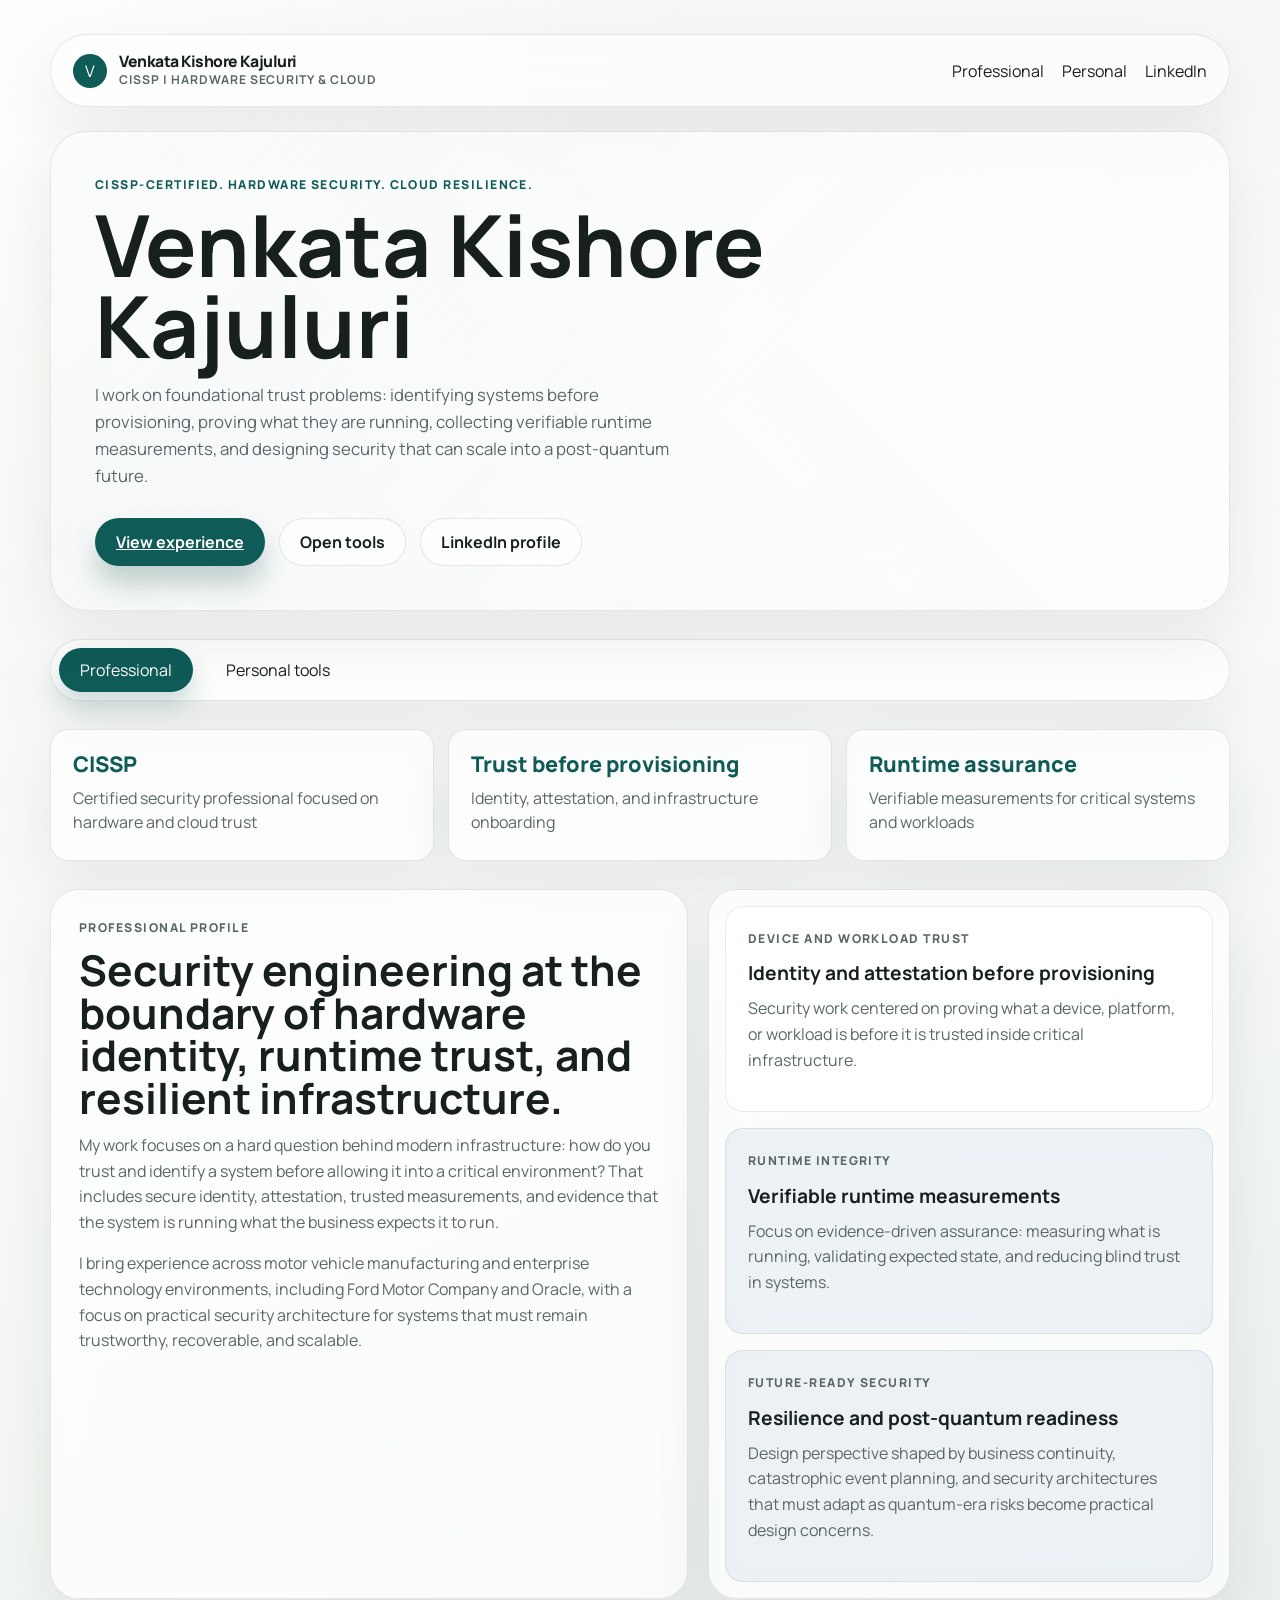
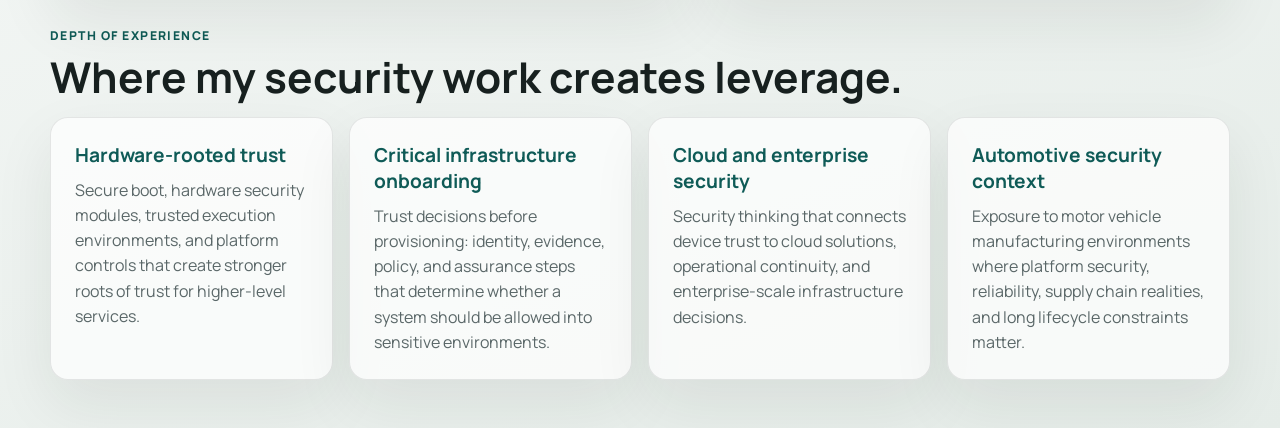
==== commit 4ab3efaf: "Update personal website for GitHub Pages" ====
--- a/index.html
+++ b/index.html
@@ -3,10 +3,10 @@
   <head>
     <meta charset="UTF-8" />
     <meta name="viewport" content="width=device-width, initial-scale=1.0" />
-    <title>Venkata | Task Hub</title>
+    <title>Venkata Kishore Kajuluri | Hardware Security & Cloud Solutions</title>
     <meta
       name="description"
-      content="A minimal personal website with practical tools, starting with a mortgage amortization calculator."
+      content="Personal website for Venkata Kishore Kajuluri, CISSP-certified hardware security engineer focused on device trust, attestation, secure infrastructure, and practical tools."
     />
     <link rel="preconnect" href="https://fonts.googleapis.com" />
     <link rel="preconnect" href="https://fonts.gstatic.com" crossorigin />
@@ -24,86 +24,243 @@
             <span class="brand-mark">V</span>
             <div class="brand-copy">
               <span class="brand-name">Venkata Kishore Kajuluri</span>
-              <span class="brand-tagline">Personal Task Hub</span>
+              <span class="brand-tagline">CISSP | Hardware Security & Cloud</span>
             </div>
           </div>
           <div class="topbar-links">
-            <a class="ghost-link" href="#tool-suite">Tools</a>
+            <a class="ghost-link" href="#professional-section">Professional</a>
+            <a class="ghost-link" href="#personal-section">Personal</a>
+            <a
+              class="ghost-link"
+              href="https://www.linkedin.com/in/vkishorekajuluri/"
+              target="_blank"
+              rel="noreferrer"
+            >
+              LinkedIn
+            </a>
           </div>
         </nav>
 
         <div class="hero-copy">
-          <p class="eyebrow">Minimal. Practical. Extendable.</p>
-          <h1>A personal website built around tasks you actually use.</h1>
+          <p class="eyebrow">CISSP-certified. Hardware security. Cloud resilience.</p>
+          <h1>Venkata Kishore Kajuluri</h1>
           <p class="hero-text">
-            This first version gives you a clean landing page and a mortgage
-            amortization calculator. It is designed to grow into a private set
-            of everyday tools once you decide on a final site name and hosting
-            setup.
+            I work on foundational trust problems: identifying systems before
+            provisioning, proving what they are running, collecting verifiable
+            runtime measurements, and designing security that can scale into a
+            post-quantum future.
           </p>
           <div class="hero-actions">
-            <a class="primary-link" href="#tool-suite">Open tools</a>
-            <a class="secondary-link" href="#vision">See the direction</a>
+            <a class="primary-link" href="#professional-section">View experience</a>
+            <a class="secondary-link" href="#personal-section">Open tools</a>
+            <a
+              class="secondary-link"
+              href="https://www.linkedin.com/in/vkishorekajuluri/"
+              target="_blank"
+              rel="noreferrer"
+            >
+              LinkedIn profile
+            </a>
           </div>
         </div>
       </header>
 
       <main>
-        <section class="section-grid" id="vision">
-          <article class="panel intro-panel">
-            <p class="section-label">Website direction</p>
-            <h2>Start as a personal command center, not a brochure.</h2>
-            <p>
-              Since you do not have a website name yet, this version avoids hard
-              branding and focuses on utility. The structure leaves room for
-              more tools like budget planners, travel checklists, note boards,
-              or lightweight dashboards.
-            </p>
-          </article>
-
-          <article class="panel feature-panel">
-            <div class="feature-card">
-              <p class="card-label">Now</p>
-              <h3>Mortgage amortization</h3>
+        <div class="section-tabs" role="tablist" aria-label="Website sections">
+          <button
+            class="section-tab is-active"
+            type="button"
+            role="tab"
+            aria-selected="true"
+            aria-controls="professional-section"
+            data-section-target="professional-section"
+          >
+            Professional
+          </button>
+          <button
+            class="section-tab"
+            type="button"
+            role="tab"
+            aria-selected="false"
+            aria-controls="personal-section"
+            data-section-target="personal-section"
+          >
+            Personal tools
+          </button>
+        </div>
+
+        <section
+          class="page-tab-panel is-active"
+          id="professional-section"
+          role="tabpanel"
+        >
+          <section class="profile-strip" aria-label="Professional highlights">
+            <div class="metric">
+              <span>CISSP</span>
+              <p>Certified security professional focused on hardware and cloud trust</p>
+            </div>
+            <div class="metric">
+              <span>Trust before provisioning</span>
+              <p>Identity, attestation, and infrastructure onboarding</p>
+            </div>
+            <div class="metric">
+              <span>Runtime assurance</span>
+              <p>Verifiable measurements for critical systems and workloads</p>
+            </div>
+          </section>
+
+          <section class="section-grid" id="profile">
+            <article class="panel intro-panel">
+              <p class="section-label">Professional profile</p>
+              <h2>Security engineering at the boundary of hardware identity, runtime trust, and resilient infrastructure.</h2>
               <p>
-                Estimate monthly payment, total interest, payoff date, and full
-                schedule with optional taxes, insurance, HOA, and extra payment.
+                My work focuses on a hard question behind modern infrastructure:
+                how do you trust and identify a system before allowing it into a
+                critical environment? That includes secure identity, attestation,
+                trusted measurements, and evidence that the system is running
+                what the business expects it to run.
               </p>
-            </div>
-            <div class="feature-card muted-card">
-              <p class="card-label">Later</p>
-              <h3>Expandable task modules</h3>
               <p>
-                Add more tools as separate cards without redesigning the site.
+                I bring experience across motor vehicle manufacturing and
+                enterprise technology environments, including Ford Motor Company
+                and Oracle, with a focus on practical security architecture for
+                systems that must remain trustworthy, recoverable, and scalable.
               </p>
-            </div>
-            <div class="feature-card muted-card">
-              <p class="card-label">New</p>
-              <h3>Compound interest growth</h3>
+            </article>
+
+            <article class="panel feature-panel">
+              <div class="feature-card">
+                <p class="card-label">Device and workload trust</p>
+                <h3>Identity and attestation before provisioning</h3>
+                <p>
+                  Security work centered on proving what a device, platform, or
+                  workload is before it is trusted inside critical infrastructure.
+                </p>
+              </div>
+              <div class="feature-card muted-card">
+                <p class="card-label">Runtime integrity</p>
+                <h3>Verifiable runtime measurements</h3>
+                <p>
+                  Focus on evidence-driven assurance: measuring what is running,
+                  validating expected state, and reducing blind trust in systems.
+                </p>
+              </div>
+              <div class="feature-card muted-card">
+                <p class="card-label">Future-ready security</p>
+                <h3>Resilience and post-quantum readiness</h3>
+                <p>
+                  Design perspective shaped by business continuity, catastrophic
+                  event planning, and security architectures that must adapt as
+                  quantum-era risks become practical design concerns.
+                </p>
+              </div>
+            </article>
+          </section>
+
+          <section class="professional-depth">
+            <div class="section-header">
+              <p class="section-label">Depth of experience</p>
+              <h2>Where my security work creates leverage.</h2>
+            </div>
+
+            <div class="depth-grid">
+              <article class="depth-card">
+                <h3>Hardware-rooted trust</h3>
+                <p>
+                  Secure boot, hardware security modules, trusted execution
+                  environments, and platform controls that create stronger roots
+                  of trust for higher-level services.
+                </p>
+              </article>
+              <article class="depth-card">
+                <h3>Critical infrastructure onboarding</h3>
+                <p>
+                  Trust decisions before provisioning: identity, evidence,
+                  policy, and assurance steps that determine whether a system
+                  should be allowed into sensitive environments.
+                </p>
+              </article>
+              <article class="depth-card">
+                <h3>Cloud and enterprise security</h3>
+                <p>
+                  Security thinking that connects device trust to cloud
+                  solutions, operational continuity, and enterprise-scale
+                  infrastructure decisions.
+                </p>
+              </article>
+              <article class="depth-card">
+                <h3>Automotive security context</h3>
+                <p>
+                  Exposure to motor vehicle manufacturing environments where
+                  platform security, reliability, supply chain realities, and
+                  long lifecycle constraints matter.
+                </p>
+              </article>
+            </div>
+          </section>
+        </section>
+
+        <section class="page-tab-panel" id="personal-section" role="tabpanel" hidden>
+          <section class="repo-section">
+            <div class="section-header">
+              <p class="section-label">Personal projects</p>
+              <h2>Tools and experiments from GitHub.</h2>
               <p>
-                Compare lower, base, and higher return scenarios with a clean
-                visual growth curve over time.
+                Public repositories from
+                <a href="https://github.com/venkat602609" target="_blank" rel="noreferrer">github.com/venkat602609</a>,
+                grouped with the working tools in this site.
               </p>
             </div>
-          </article>
-        </section>
-
-        <section class="tool-suite" id="tool-suite">
+
+            <div class="repo-grid">
+              <a class="repo-card" href="https://github.com/venkat602609/Emdedded" target="_blank" rel="noreferrer">
+                <span>C++</span>
+                <h3>Embedded utilities</h3>
+                <p>Useful embedded utilities for Arduino, Linux, and Raspberry Pi work.</p>
+              </a>
+              <a class="repo-card" href="https://github.com/venkat602609/HWSEC" target="_blank" rel="noreferrer">
+                <span>HWSEC</span>
+                <h3>Hardware security utilities</h3>
+                <p>Exploits, utilities, and tools related to hardware security practice.</p>
+              </a>
+              <a class="repo-card" href="https://github.com/venkat602609/myUtils" target="_blank" rel="noreferrer">
+                <span>Utilities</span>
+                <h3>myUtils</h3>
+                <p>Tips, configurations, and setup instructions for everyday development work.</p>
+              </a>
+              <a class="repo-card" href="https://github.com/venkat602609/realEstateDescription_OpenAI_template" target="_blank" rel="noreferrer">
+                <span>OpenAI template</span>
+                <h3>Real estate description generator</h3>
+                <p>Template project for generating real estate descriptions with OpenAI.</p>
+              </a>
+              <a class="repo-card" href="https://github.com/venkat602609/Django_Project" target="_blank" rel="noreferrer">
+                <span>Python</span>
+                <h3>Django project template</h3>
+                <p>A reusable Django starter template for web application experiments.</p>
+              </a>
+              <a class="repo-card" href="https://venkat602609.github.io/rishi-second-birthday-invite/" target="_blank" rel="noreferrer">
+                <span>GitHub Pages</span>
+                <h3>Birthday invite site</h3>
+                <p>A published personal invite site hosted with GitHub Pages.</p>
+              </a>
+            </div>
+          </section>
+
+          <section class="tool-suite" id="tool-suite">
           <div class="section-header">
             <p class="section-label">Tools</p>
-            <h2>Use one tool at a time.</h2>
+            <h2>Practical calculators from the current repo.</h2>
             <p>
-              Each tool now lives in its own tab. Later, these tabs can be
-              grouped into broader categories like finance, planning, or
-              utilities.
+              These browser-based tools run locally with no sign-in and no
+              backend. Choose a calculator when you want to open it.
             </p>
           </div>
 
           <div class="tool-tabs" role="tablist" aria-label="Tool tabs">
             <a
-              class="tool-tab is-active"
+              class="tool-tab"
               role="tab"
-              aria-selected="true"
+              aria-selected="false"
               aria-controls="mortgage-tool"
               data-tab-target="mortgage-tool"
               href="#mortgage-tool"
@@ -123,7 +280,7 @@
           </div>
 
           <div class="tab-panels">
-            <section class="tool-panel is-active" id="mortgage-tool" role="tabpanel">
+            <section class="tool-panel" id="mortgage-tool" role="tabpanel" hidden>
               <div class="calculator-section">
                 <div class="section-header">
                   <p class="section-label">First tool</p>
@@ -178,7 +335,18 @@
                         <input type="month" id="startDate" value="2026-05" />
                       </label>
                     </div>
-                    <button class="primary-button" type="submit">Calculate schedule</button>
+                    <div class="form-actions">
+                      <button class="primary-button" type="submit">Calculate payment</button>
+                      <button
+                        class="secondary-button"
+                        id="toggleSchedule"
+                        type="button"
+                        aria-controls="mortgage-schedule"
+                        aria-expanded="false"
+                      >
+                        Show amortization schedule
+                      </button>
+                    </div>
                   </form>
 
                   <div class="results-column">
@@ -220,7 +388,7 @@
                   </div>
                 </div>
 
-                <section class="panel table-panel">
+                <section class="panel table-panel" id="mortgage-schedule" hidden>
                   <div class="table-header">
                     <div>
                       <p class="section-label">Schedule</p>
@@ -353,6 +521,7 @@
               </div>
             </section>
           </div>
+          </section>
         </section>
       </main>
     </div>
--- a/styles.css
+++ b/styles.css
@@ -1,12 +1,14 @@
 :root {
-  --bg: #f3efe7;
-  --bg-accent: #ebe1d2;
+  --bg: #f6f7f4;
+  --bg-accent: #e5ece8;
   --surface: rgba(255, 255, 255, 0.7);
   --surface-strong: rgba(255, 255, 255, 0.88);
   --border: rgba(44, 52, 52, 0.11);
-  --text: #18201d;
-  --muted: #5d6963;
-  --accent: #184f45;
+  --text: #17201f;
+  --muted: #5a6768;
+  --accent: #0f5b57;
+  --accent-alt: #2b5f8a;
+  --accent-warm: #a46135;
   --accent-soft: #dcebe6;
   --shadow: 0 24px 60px rgba(24, 32, 29, 0.08);
   --radius-lg: 28px;
@@ -28,8 +30,8 @@
   font-family: "Manrope", sans-serif;
   color: var(--text);
   background:
-    radial-gradient(circle at top left, rgba(255, 255, 255, 0.8), transparent 30%),
-    linear-gradient(160deg, var(--bg) 0%, #f7f4ee 42%, var(--bg-accent) 100%);
+    radial-gradient(circle at top left, rgba(255, 255, 255, 0.86), transparent 30%),
+    linear-gradient(160deg, var(--bg) 0%, #f8faf9 42%, var(--bg-accent) 100%);
 }
 
 body::before {
@@ -133,7 +135,8 @@
   border: 1px solid var(--border);
   background:
     linear-gradient(135deg, rgba(255, 255, 255, 0.88), rgba(255, 255, 255, 0.56)),
-    linear-gradient(135deg, rgba(24, 79, 69, 0.1), transparent 65%);
+    linear-gradient(135deg, rgba(15, 91, 87, 0.12), transparent 58%),
+    linear-gradient(45deg, rgba(43, 95, 138, 0.09), transparent 65%);
   box-shadow: var(--shadow);
 }
 
@@ -156,18 +159,18 @@
 }
 
 h1 {
-  max-width: 10ch;
+  max-width: 12ch;
   margin-bottom: 16px;
-  font-size: clamp(3rem, 7vw, 5.7rem);
+  font-size: 5.35rem;
   line-height: 0.94;
-  letter-spacing: -0.05em;
+  letter-spacing: 0;
 }
 
 h2 {
   margin-bottom: 14px;
-  font-size: clamp(1.9rem, 3vw, 2.9rem);
+  font-size: 2.65rem;
   line-height: 1;
-  letter-spacing: -0.04em;
+  letter-spacing: 0;
 }
 
 h3 {
@@ -196,7 +199,9 @@
 
 .primary-link,
 .secondary-link,
-.primary-button {
+.primary-button,
+.secondary-button,
+.section-tab {
   display: inline-flex;
   align-items: center;
   justify-content: center;
@@ -224,16 +229,156 @@
   background: rgba(255, 255, 255, 0.55);
 }
 
+.secondary-button {
+  border-color: var(--border);
+  background: rgba(255, 255, 255, 0.72);
+  color: var(--text);
+}
+
 .primary-link:hover,
 .secondary-link:hover,
-.primary-button:hover {
+.primary-button:hover,
+.secondary-button:hover,
+.section-tab:hover {
   transform: translateY(-1px);
 }
 
 .section-grid,
 .calculator-section,
-.tool-suite {
+.tool-suite,
+.profile-strip,
+.repo-section,
+.professional-depth {
   margin-top: 28px;
+}
+
+.section-tabs {
+  display: flex;
+  flex-wrap: wrap;
+  gap: 12px;
+  margin-top: 28px;
+  padding: 8px;
+  border: 1px solid var(--border);
+  border-radius: 999px;
+  background: rgba(255, 255, 255, 0.58);
+  box-shadow: var(--shadow);
+}
+
+.section-tab {
+  min-height: 44px;
+  border-color: transparent;
+  background: transparent;
+  color: var(--text);
+  font: inherit;
+}
+
+.section-tab.is-active {
+  background: var(--accent);
+  color: white;
+  box-shadow: 0 14px 24px rgba(15, 91, 87, 0.2);
+}
+
+.page-tab-panel[hidden] {
+  display: none;
+}
+
+.profile-strip {
+  display: grid;
+  grid-template-columns: repeat(3, minmax(0, 1fr));
+  gap: 14px;
+}
+
+.metric {
+  min-height: 132px;
+  padding: 22px;
+  border: 1px solid var(--border);
+  border-radius: var(--radius-md);
+  background: rgba(255, 255, 255, 0.68);
+  box-shadow: var(--shadow);
+}
+
+.metric span {
+  display: block;
+  margin-bottom: 10px;
+  color: var(--accent);
+  font-size: 1.35rem;
+  font-weight: 800;
+  line-height: 1.1;
+}
+
+.metric p {
+  margin-bottom: 0;
+  color: var(--muted);
+  line-height: 1.5;
+}
+
+.repo-grid {
+  display: grid;
+  grid-template-columns: repeat(3, minmax(0, 1fr));
+  gap: 16px;
+}
+
+.repo-card {
+  display: flex;
+  min-height: 190px;
+  flex-direction: column;
+  padding: 22px;
+  border: 1px solid var(--border);
+  border-radius: var(--radius-md);
+  background: rgba(255, 255, 255, 0.72);
+  color: var(--text);
+  text-decoration: none;
+  box-shadow: var(--shadow);
+  transition:
+    transform 180ms ease,
+    border-color 180ms ease,
+    background-color 180ms ease;
+}
+
+.repo-card:hover {
+  transform: translateY(-2px);
+  border-color: rgba(15, 91, 87, 0.3);
+  background: rgba(255, 255, 255, 0.9);
+}
+
+.repo-card span {
+  margin-bottom: 18px;
+  color: var(--accent-alt);
+  font-size: 0.78rem;
+  font-weight: 800;
+  letter-spacing: 0.1em;
+  text-transform: uppercase;
+}
+
+.repo-card p {
+  margin-bottom: 0;
+  color: var(--muted);
+  line-height: 1.55;
+}
+
+.depth-grid {
+  display: grid;
+  grid-template-columns: repeat(4, minmax(0, 1fr));
+  gap: 16px;
+}
+
+.depth-card {
+  min-height: 220px;
+  padding: 24px;
+  border: 1px solid var(--border);
+  border-radius: var(--radius-md);
+  background: rgba(255, 255, 255, 0.7);
+  box-shadow: var(--shadow);
+}
+
+.depth-card h3 {
+  color: var(--accent);
+}
+
+.depth-card p {
+  margin-bottom: 0;
+  color: var(--muted);
+  line-height: 1.58;
 }
 
 .tool-tabs {
@@ -312,7 +457,7 @@
 }
 
 .muted-card {
-  background: rgba(24, 79, 69, 0.08);
+  background: rgba(43, 95, 138, 0.08);
 }
 
 .section-header {
@@ -327,6 +472,12 @@
 
 .form-panel {
   padding: 24px;
+}
+
+.form-actions {
+  display: flex;
+  flex-wrap: wrap;
+  gap: 12px;
 }
 
 .field-grid {
@@ -504,7 +655,7 @@
 }
 
 .swatch-base {
-  background: #184f45;
+  background: #0f5b57;
 }
 
 .swatch-high {
@@ -519,7 +670,10 @@
 
 @media (max-width: 920px) {
   .section-grid,
-  .calculator-layout {
+  .calculator-layout,
+  .profile-strip,
+  .repo-grid,
+  .depth-grid {
     grid-template-columns: 1fr;
   }
 
@@ -540,9 +694,14 @@
   .topbar,
   .table-header,
   .hero-actions,
-  .topbar-links {
+  .topbar-links,
+  .section-tabs {
     flex-direction: column;
     align-items: flex-start;
+  }
+
+  .section-tabs {
+    border-radius: var(--radius-md);
   }
 
   .field-grid,
@@ -552,7 +711,11 @@
 
   h1 {
     max-width: none;
-    font-size: 2.9rem;
+    font-size: 3rem;
+  }
+
+  h2 {
+    font-size: 2rem;
   }
 
   .intro-panel,
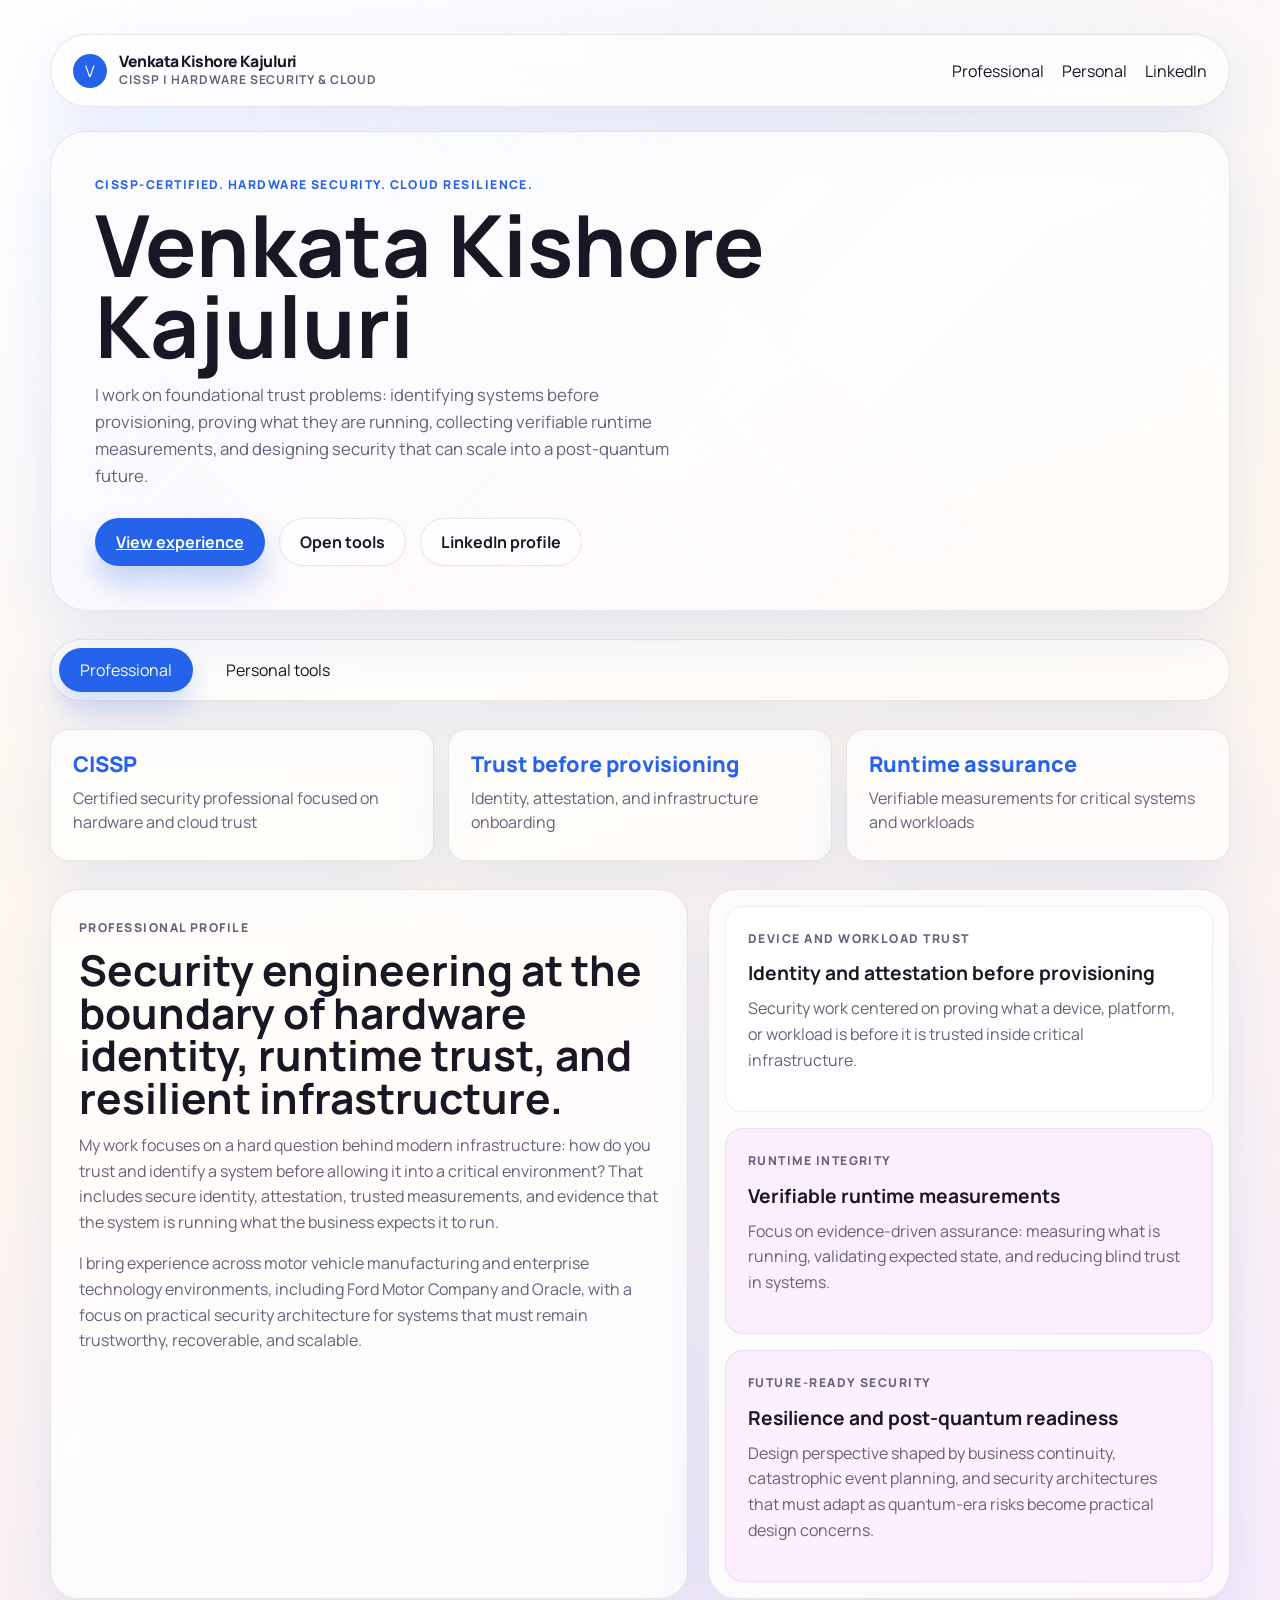
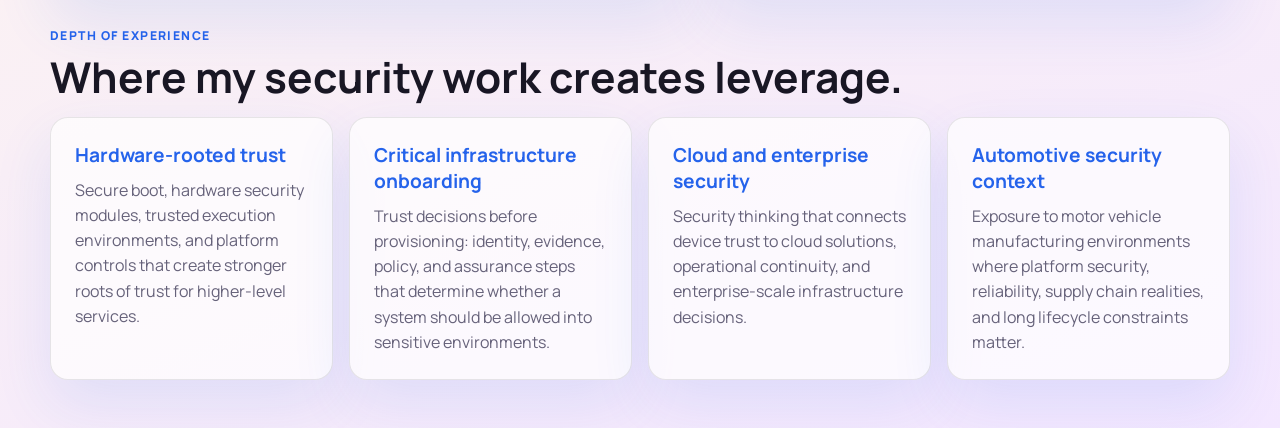
==== commit 01a65f48: "Add Smarana app links" ====
--- a/index.html
+++ b/index.html
@@ -201,6 +201,63 @@
         </section>
 
         <section class="page-tab-panel" id="personal-section" role="tabpanel" hidden>
+          <section class="app-section" id="apps-built">
+            <div class="section-header">
+              <p class="section-label">Apps built</p>
+              <h2>iPhone and iPad apps published to the App Store.</h2>
+              <p>
+                Native apps I build for everyday planning, tracking, and
+                personal productivity.
+              </p>
+            </div>
+
+            <article class="app-card">
+              <div class="app-icon" aria-hidden="true">O</div>
+              <div class="app-copy">
+                <p class="card-label">Productivity and finance</p>
+                <h3>OrbitKit</h3>
+                <p>
+                  A simple personal toolkit for compound interest, mortgage
+                  planning, and fasting tracking on iPhone and iPad. OrbitKit is
+                  local-first, requires no account, and is available free on the
+                  App Store.
+                </p>
+                <div class="app-links">
+                  <a
+                    class="primary-link"
+                    href="https://apps.apple.com/us/app/orbitkit/id6780722581?uo=4"
+                    target="_blank"
+                    rel="noreferrer"
+                  >
+                    View on App Store
+                  </a>
+                  <a class="secondary-link" href="orbitkit-support.html">Support</a>
+                  <a class="secondary-link" href="orbitkit-contact.html">Contact</a>
+                  <a class="secondary-link" href="orbitkit-privacy.html">Privacy</a>
+                </div>
+              </div>
+            </article>
+
+            <article class="app-card">
+              <div class="app-icon app-icon-warm" aria-hidden="true">S</div>
+              <div class="app-copy">
+                <p class="card-label">Spiritual learning</p>
+                <h3>Smarana</h3>
+                <p>
+                  A SwiftUI app for learning sacred songs, stotras, mantras,
+                  and recitations. The first included work is Sri Venkatesa
+                  Suprabhatam, organized for focused reading and study.
+                </p>
+                <div class="app-links">
+                  <a class="primary-link" href="smarana.html">View app details</a>
+                  <a class="secondary-link" href="smarana-support.html">Support</a>
+                  <a class="secondary-link" href="smarana-contact.html">Contact</a>
+                  <a class="secondary-link" href="smarana-privacy.html">Privacy</a>
+                </div>
+              </div>
+            </article>
+          </section>
+
           <section class="repo-section">
             <div class="section-header">
               <p class="section-label">Personal projects</p>
--- a/styles.css
+++ b/styles.css
@@ -1,16 +1,16 @@
 :root {
-  --bg: #f6f7f4;
-  --bg-accent: #e5ece8;
+  --bg: #f8f7ff;
+  --bg-accent: #f3e7ff;
   --surface: rgba(255, 255, 255, 0.7);
   --surface-strong: rgba(255, 255, 255, 0.88);
   --border: rgba(44, 52, 52, 0.11);
-  --text: #17201f;
-  --muted: #5a6768;
-  --accent: #0f5b57;
-  --accent-alt: #2b5f8a;
-  --accent-warm: #a46135;
-  --accent-soft: #dcebe6;
-  --shadow: 0 24px 60px rgba(24, 32, 29, 0.08);
+  --text: #191724;
+  --muted: #66627a;
+  --accent: #2563eb;
+  --accent-alt: #d946ef;
+  --accent-warm: #f97316;
+  --accent-soft: #e0e7ff;
+  --shadow: 0 24px 60px rgba(37, 99, 235, 0.11);
   --radius-lg: 28px;
   --radius-md: 18px;
   --radius-sm: 12px;
@@ -31,7 +31,7 @@
   color: var(--text);
   background:
     radial-gradient(circle at top left, rgba(255, 255, 255, 0.86), transparent 30%),
-    linear-gradient(160deg, var(--bg) 0%, #f8faf9 42%, var(--bg-accent) 100%);
+    linear-gradient(160deg, var(--bg) 0%, #fff7ed 42%, var(--bg-accent) 100%);
 }
 
 body::before {
@@ -40,8 +40,8 @@
   inset: 0;
   pointer-events: none;
   background:
-    linear-gradient(rgba(24, 79, 69, 0.03) 1px, transparent 1px),
-    linear-gradient(90deg, rgba(24, 79, 69, 0.03) 1px, transparent 1px);
+    linear-gradient(rgba(37, 99, 235, 0.03) 1px, transparent 1px),
+    linear-gradient(90deg, rgba(37, 99, 235, 0.03) 1px, transparent 1px);
   background-size: 42px 42px;
   mask-image: linear-gradient(to bottom, rgba(0, 0, 0, 0.35), transparent 70%);
 }
@@ -135,8 +135,8 @@
   border: 1px solid var(--border);
   background:
     linear-gradient(135deg, rgba(255, 255, 255, 0.88), rgba(255, 255, 255, 0.56)),
-    linear-gradient(135deg, rgba(15, 91, 87, 0.12), transparent 58%),
-    linear-gradient(45deg, rgba(43, 95, 138, 0.09), transparent 65%);
+    linear-gradient(135deg, rgba(37, 99, 235, 0.12), transparent 58%),
+    linear-gradient(45deg, rgba(217, 70, 239, 0.09), transparent 65%);
   box-shadow: var(--shadow);
 }
 
@@ -221,7 +221,7 @@
 .primary-button {
   background: var(--accent);
   color: white;
-  box-shadow: 0 18px 28px rgba(24, 79, 69, 0.25);
+  box-shadow: 0 18px 28px rgba(37, 99, 235, 0.25);
 }
 
 .secondary-link {
@@ -248,7 +248,8 @@
 .tool-suite,
 .profile-strip,
 .repo-section,
-.professional-depth {
+.professional-depth,
+.app-section {
   margin-top: 28px;
 }
 
@@ -275,7 +276,7 @@
 .section-tab.is-active {
   background: var(--accent);
   color: white;
-  box-shadow: 0 14px 24px rgba(15, 91, 87, 0.2);
+  box-shadow: 0 14px 24px rgba(37, 99, 235, 0.2);
 }
 
 .page-tab-panel[hidden] {
@@ -337,7 +338,7 @@
 
 .repo-card:hover {
   transform: translateY(-2px);
-  border-color: rgba(15, 91, 87, 0.3);
+  border-color: rgba(37, 99, 235, 0.3);
   background: rgba(255, 255, 255, 0.9);
 }
 
@@ -354,6 +355,74 @@
   margin-bottom: 0;
   color: var(--muted);
   line-height: 1.55;
+}
+
+.app-card {
+  display: grid;
+  grid-template-columns: 96px minmax(0, 1fr);
+  gap: 24px;
+  padding: 28px;
+  border: 1px solid var(--border);
+  border-radius: var(--radius-lg);
+  background:
+    linear-gradient(135deg, rgba(255, 255, 255, 0.9), rgba(255, 255, 255, 0.66)),
+    linear-gradient(135deg, rgba(37, 99, 235, 0.1), transparent 60%);
+  box-shadow: var(--shadow);
+}
+
+.app-icon {
+  display: grid;
+  place-items: center;
+  width: 96px;
+  height: 96px;
+  border-radius: 22px;
+  background: linear-gradient(135deg, var(--accent), var(--accent-alt));
+  color: white;
+  font-size: 2.8rem;
+  font-weight: 800;
+  box-shadow: 0 18px 32px rgba(37, 99, 235, 0.24);
+}
+
+.app-icon-warm {
+  background: linear-gradient(135deg, var(--accent-warm), var(--accent-alt));
+  box-shadow: 0 18px 32px rgba(249, 115, 22, 0.24);
+}
+
+.app-copy p {
+  color: var(--muted);
+  line-height: 1.58;
+}
+
+.app-copy h3 {
+  font-size: 1.65rem;
+}
+
+.app-links {
+  display: flex;
+  flex-wrap: wrap;
+  gap: 12px;
+  margin-top: 18px;
+}
+
+.content-page {
+  max-width: 860px;
+  margin: 28px auto 0;
+}
+
+.content-card {
+  padding: 28px;
+  border: 1px solid var(--border);
+  border-radius: var(--radius-lg);
+  background: rgba(255, 255, 255, 0.74);
+  box-shadow: var(--shadow);
+}
+
+.content-card + .content-card {
+  margin-top: 16px;
+}
+
+.content-card p:last-child {
+  margin-bottom: 0;
 }
 
 .depth-grid {
@@ -453,11 +522,11 @@
   padding: 22px;
   border-radius: var(--radius-md);
   background: var(--surface-strong);
-  border: 1px solid rgba(24, 79, 69, 0.1);
+  border: 1px solid rgba(37, 99, 235, 0.1);
 }
 
 .muted-card {
-  background: rgba(43, 95, 138, 0.08);
+  background: rgba(217, 70, 239, 0.08);
 }
 
 .section-header {
@@ -502,7 +571,7 @@
 .field input {
   min-height: 50px;
   padding: 0 14px;
-  border: 1px solid rgba(24, 79, 69, 0.13);
+  border: 1px solid rgba(37, 99, 235, 0.13);
   border-radius: var(--radius-sm);
   background: rgba(255, 255, 255, 0.8);
   color: var(--text);
@@ -512,7 +581,7 @@
 .field select {
   min-height: 50px;
   padding: 0 14px;
-  border: 1px solid rgba(24, 79, 69, 0.13);
+  border: 1px solid rgba(37, 99, 235, 0.13);
   border-radius: var(--radius-sm);
   background: rgba(255, 255, 255, 0.8);
   color: var(--text);
@@ -520,12 +589,12 @@
 }
 
 .field input:focus {
-  outline: 2px solid rgba(24, 79, 69, 0.2);
+  outline: 2px solid rgba(37, 99, 235, 0.2);
   border-color: var(--accent);
 }
 
 .field select:focus {
-  outline: 2px solid rgba(24, 79, 69, 0.2);
+  outline: 2px solid rgba(37, 99, 235, 0.2);
   border-color: var(--accent);
 }
 
@@ -544,7 +613,7 @@
   padding: 20px;
   border-radius: var(--radius-md);
   background: var(--surface-strong);
-  border: 1px solid rgba(24, 79, 69, 0.1);
+  border: 1px solid rgba(37, 99, 235, 0.1);
 }
 
 .summary-label {
@@ -571,7 +640,7 @@
   justify-content: space-between;
   gap: 16px;
   padding-bottom: 14px;
-  border-bottom: 1px solid rgba(24, 79, 69, 0.1);
+  border-bottom: 1px solid rgba(37, 99, 235, 0.1);
 }
 
 .insight-row:last-child {
@@ -590,7 +659,7 @@
 .table-wrap {
   overflow: auto;
   border-radius: var(--radius-md);
-  border: 1px solid rgba(24, 79, 69, 0.1);
+  border: 1px solid rgba(37, 99, 235, 0.1);
 }
 
 table {
@@ -601,19 +670,19 @@
 }
 
 thead {
-  background: rgba(24, 79, 69, 0.08);
+  background: rgba(37, 99, 235, 0.08);
 }
 
 th,
 td {
   padding: 14px 16px;
   text-align: left;
-  border-bottom: 1px solid rgba(24, 79, 69, 0.08);
+  border-bottom: 1px solid rgba(37, 99, 235, 0.08);
   font-size: 0.95rem;
 }
 
 tbody tr:hover {
-  background: rgba(24, 79, 69, 0.04);
+  background: rgba(37, 99, 235, 0.04);
 }
 
 .chart-panel {
@@ -623,7 +692,7 @@
 .chart-shell {
   padding: 18px;
   border-radius: var(--radius-md);
-  border: 1px solid rgba(24, 79, 69, 0.1);
+  border: 1px solid rgba(37, 99, 235, 0.1);
   background: rgba(255, 255, 255, 0.62);
 }
 
@@ -651,15 +720,15 @@
 }
 
 .swatch-low {
-  background: #8aa99d;
+  background: #60a5fa;
 }
 
 .swatch-base {
-  background: #0f5b57;
+  background: #2563eb;
 }
 
 .swatch-high {
-  background: #b86d3b;
+  background: #f97316;
 }
 
 #growthChart {
@@ -673,8 +742,16 @@
   .calculator-layout,
   .profile-strip,
   .repo-grid,
-  .depth-grid {
+  .depth-grid,
+  .app-card {
     grid-template-columns: 1fr;
+  }
+
+  .app-icon {
+    width: 76px;
+    height: 76px;
+    border-radius: 18px;
+    font-size: 2.2rem;
   }
 
   .hero-copy {
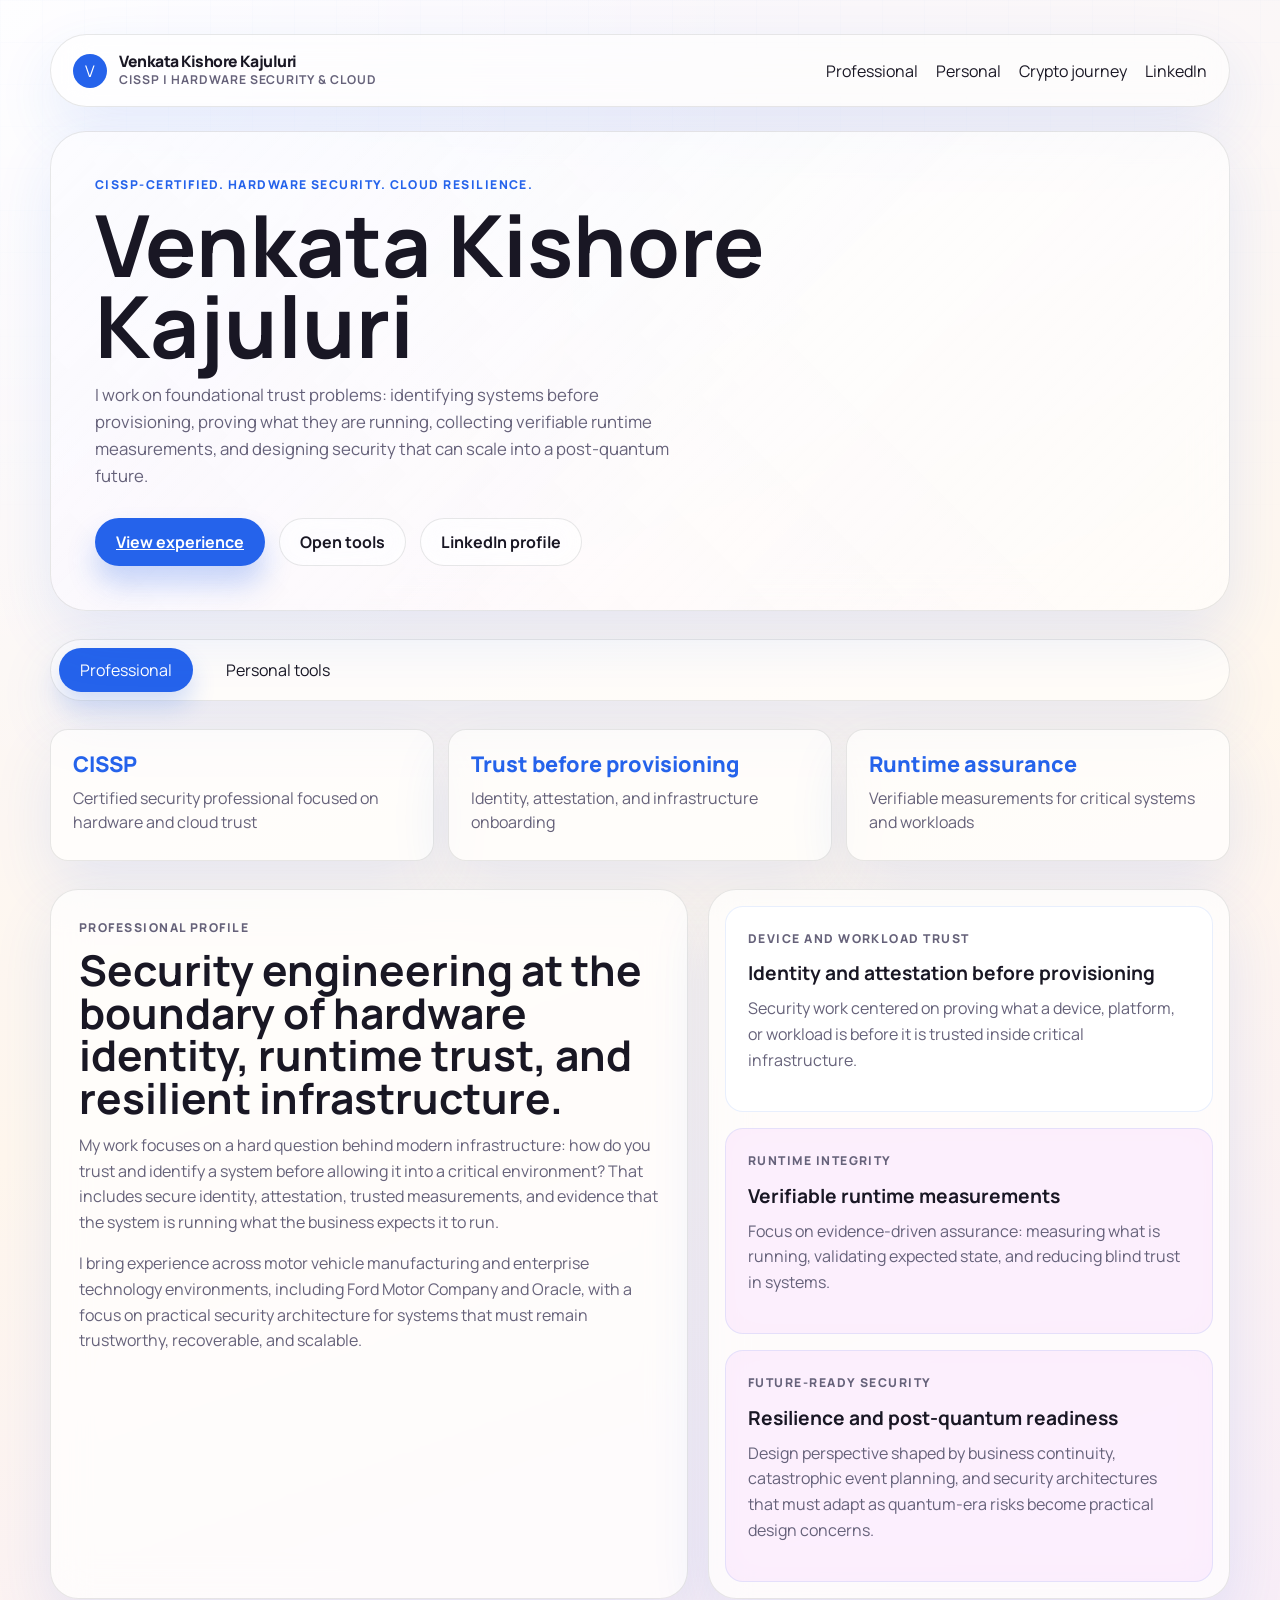
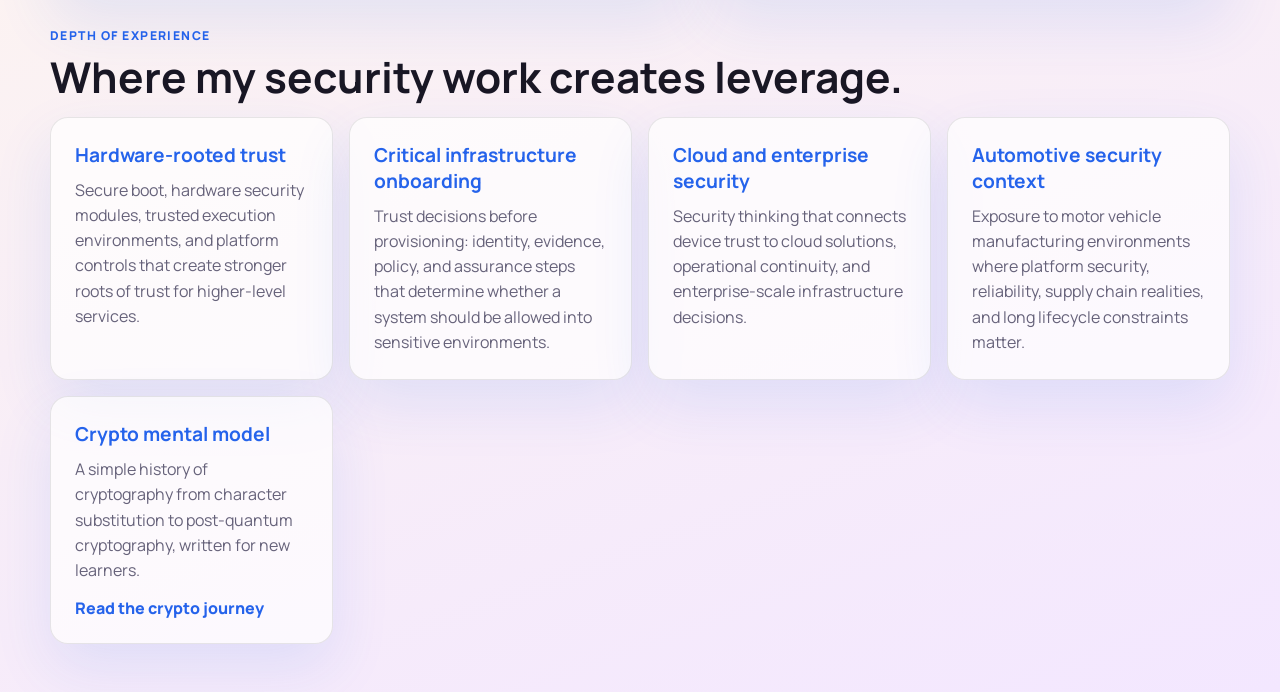
==== commit e9f62837: "Add crypto journey page" ====
--- a/index.html
+++ b/index.html
@@ -30,6 +30,7 @@
           <div class="topbar-links">
             <a class="ghost-link" href="#professional-section">Professional</a>
             <a class="ghost-link" href="#personal-section">Personal</a>
+            <a class="ghost-link" href="crypto-journey.html">Crypto journey</a>
             <a
               class="ghost-link"
               href="https://www.linkedin.com/in/vkishorekajuluri/"
@@ -196,6 +197,14 @@
                   long lifecycle constraints matter.
                 </p>
               </article>
+              <article class="depth-card">
+                <h3>Crypto mental model</h3>
+                <p>
+                  A simple history of cryptography from character substitution
+                  to post-quantum cryptography, written for new learners.
+                </p>
+                <a class="inline-link" href="crypto-journey.html">Read the crypto journey</a>
+              </article>
             </div>
           </section>
         </section>
@@ -242,17 +251,17 @@
               <div class="app-icon app-icon-warm" aria-hidden="true">S</div>
               <div class="app-copy">
                 <p class="card-label">Spiritual learning</p>
-                <h3>Smarana</h3>
+                <h3>Smaranam</h3>
                 <p>
                   A SwiftUI app for learning sacred songs, stotras, mantras,
                   and recitations. The first included work is Sri Venkatesa
                   Suprabhatam, organized for focused reading and study.
                 </p>
                 <div class="app-links">
-                  <a class="primary-link" href="smarana.html">View app details</a>
-                  <a class="secondary-link" href="smarana-support.html">Support</a>
-                  <a class="secondary-link" href="smarana-contact.html">Contact</a>
-                  <a class="secondary-link" href="smarana-privacy.html">Privacy</a>
+                  <a class="primary-link" href="smaranam.html">View app details</a>
+                  <a class="secondary-link" href="smaranam-support.html">Support</a>
+                  <a class="secondary-link" href="smaranam-contact.html">Contact</a>
+                  <a class="secondary-link" href="smaranam-privacy.html">Privacy</a>
                 </div>
               </div>
             </article>
--- a/styles.css
+++ b/styles.css
@@ -425,6 +425,68 @@
   margin-bottom: 0;
 }
 
+.inline-link {
+  display: inline-flex;
+  margin-top: 14px;
+  color: var(--accent);
+  font-weight: 800;
+  text-decoration: none;
+}
+
+.inline-link:hover {
+  text-decoration: underline;
+}
+
+.crypto-page {
+  max-width: 980px;
+  margin: 28px auto 0;
+}
+
+.crypto-timeline {
+  display: grid;
+  gap: 18px;
+  margin: 28px 0;
+}
+
+.timeline-item {
+  display: grid;
+  grid-template-columns: 72px minmax(0, 1fr);
+  gap: 18px;
+  padding: 24px;
+  border: 1px solid var(--border);
+  border-radius: var(--radius-lg);
+  background: rgba(255, 255, 255, 0.72);
+  box-shadow: var(--shadow);
+}
+
+.timeline-step {
+  display: grid;
+  place-items: center;
+  width: 58px;
+  height: 58px;
+  border-radius: 18px;
+  background: linear-gradient(135deg, var(--accent), var(--accent-alt));
+  color: white;
+  font-weight: 800;
+  line-height: 1;
+}
+
+.timeline-copy h3 {
+  font-size: 1.45rem;
+}
+
+.timeline-copy p {
+  color: var(--muted);
+  line-height: 1.62;
+}
+
+.timeline-note {
+  margin-bottom: 0;
+  padding-top: 4px;
+  color: var(--text);
+  font-weight: 800;
+}
+
 .depth-grid {
   display: grid;
   grid-template-columns: repeat(4, minmax(0, 1fr));
@@ -754,6 +816,10 @@
     font-size: 2.2rem;
   }
 
+  .timeline-item {
+    grid-template-columns: 1fr;
+  }
+
   .hero-copy {
     padding: 30px 24px;
   }
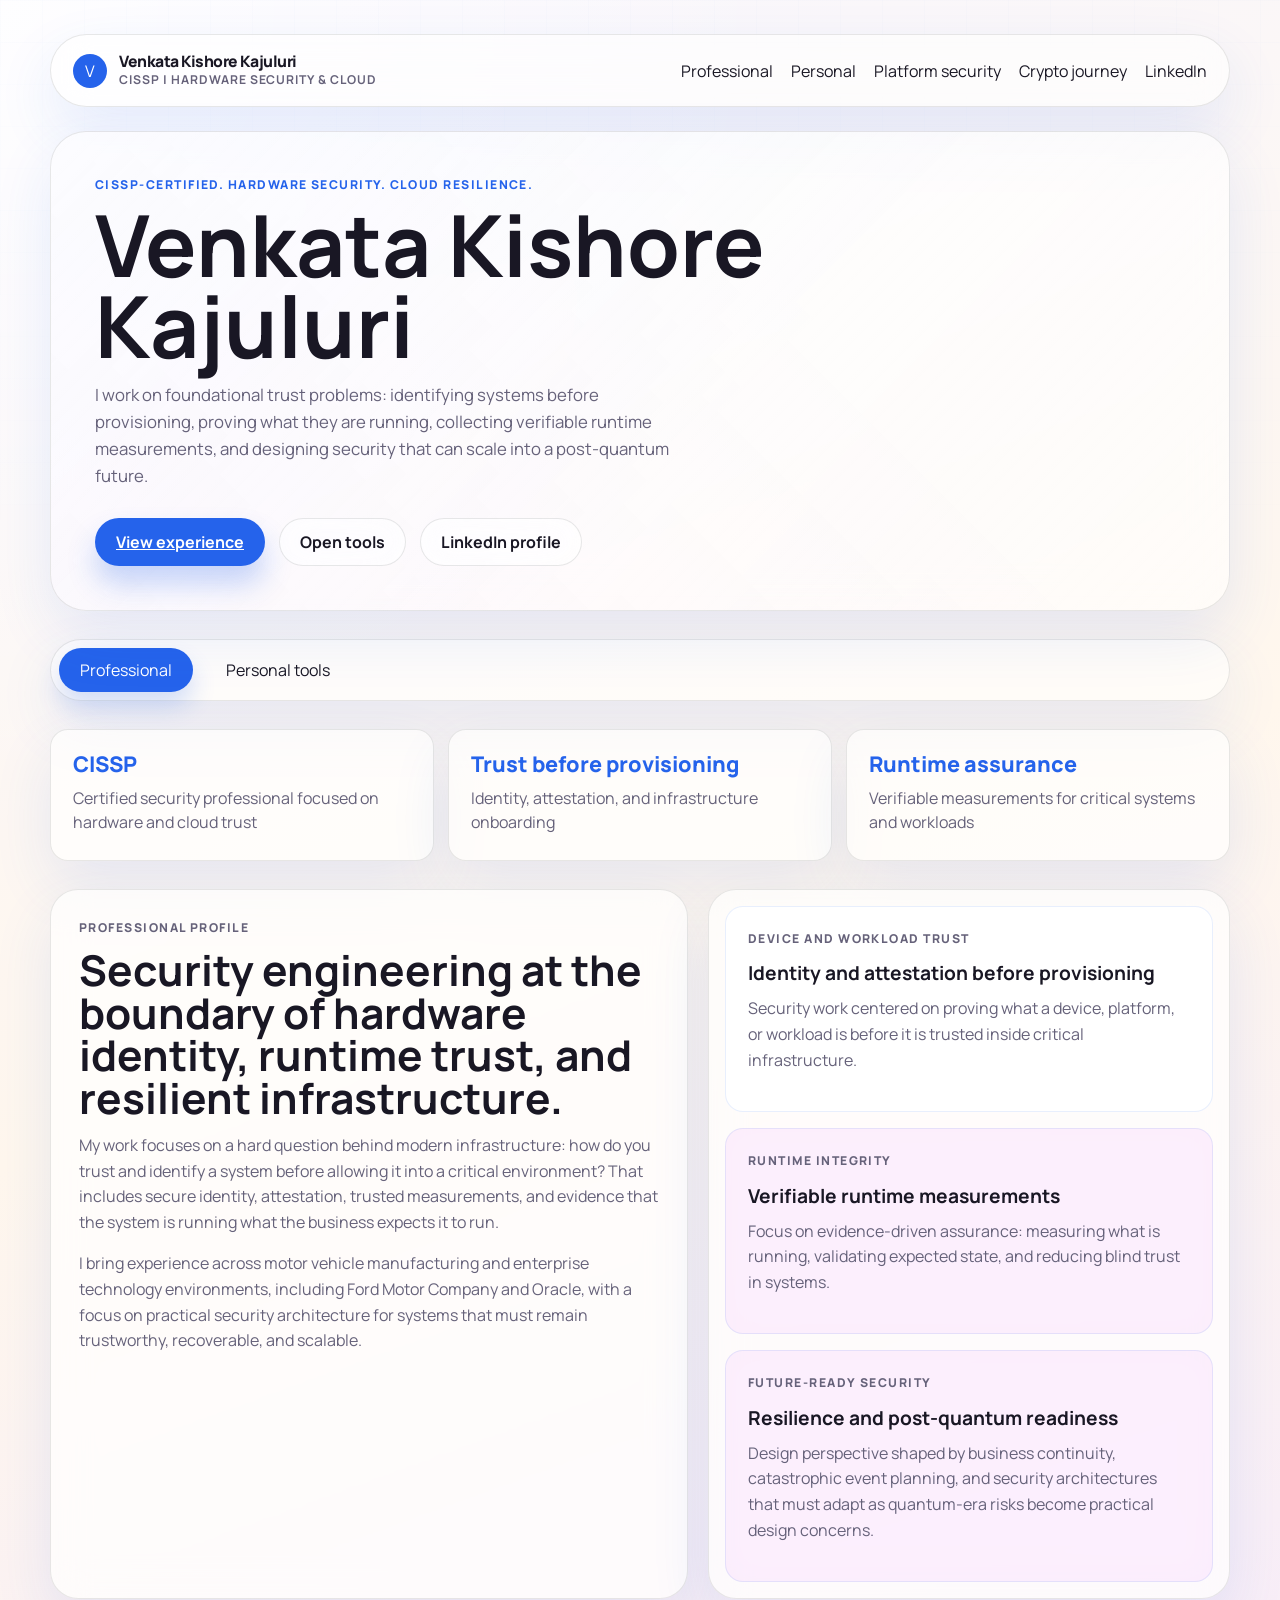
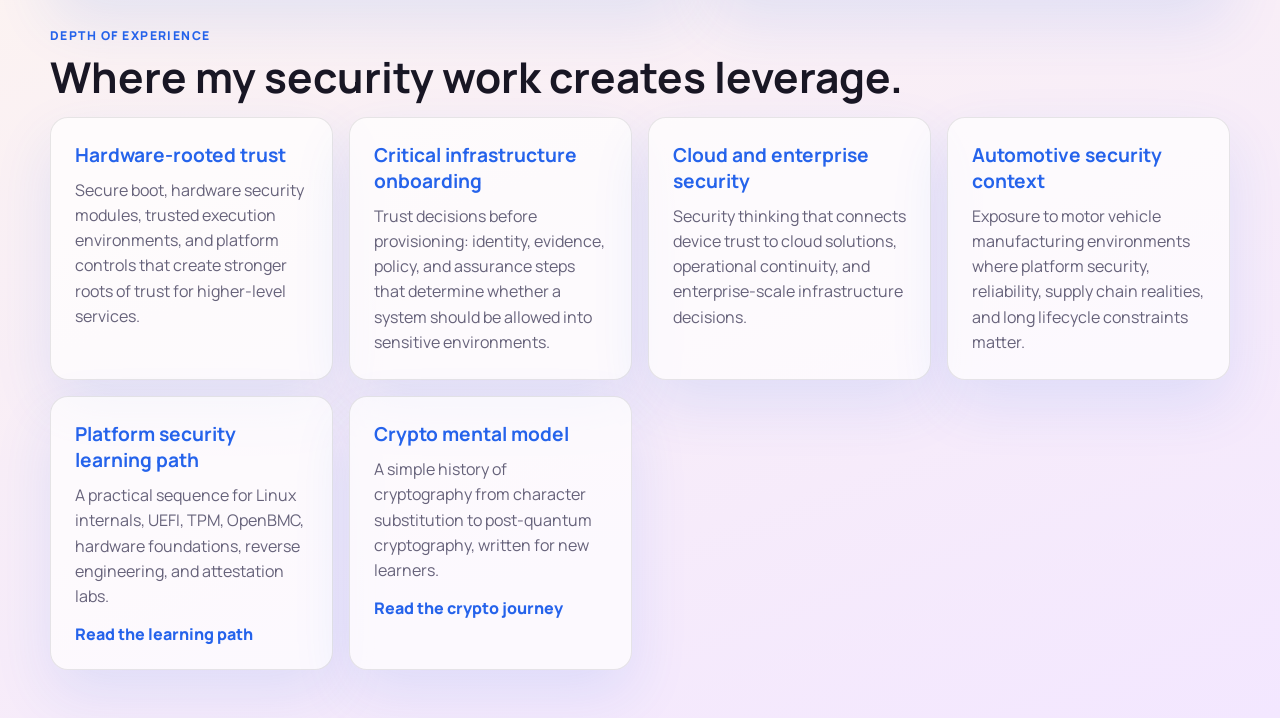
==== commit 6696c07f: "Add platform security learning path" ====
--- a/index.html
+++ b/index.html
@@ -30,6 +30,7 @@
           <div class="topbar-links">
             <a class="ghost-link" href="#professional-section">Professional</a>
             <a class="ghost-link" href="#personal-section">Personal</a>
+            <a class="ghost-link" href="platform-security-learning-path.html">Platform security</a>
             <a class="ghost-link" href="crypto-journey.html">Crypto journey</a>
             <a
               class="ghost-link"
@@ -196,6 +197,15 @@
                   platform security, reliability, supply chain realities, and
                   long lifecycle constraints matter.
                 </p>
+              </article>
+              <article class="depth-card">
+                <h3>Platform security learning path</h3>
+                <p>
+                  A practical sequence for Linux internals, UEFI, TPM,
+                  OpenBMC, hardware foundations, reverse engineering, and
+                  attestation labs.
+                </p>
+                <a class="inline-link" href="platform-security-learning-path.html">Read the learning path</a>
               </article>
               <article class="depth-card">
                 <h3>Crypto mental model</h3>
--- a/styles.css
+++ b/styles.css
@@ -442,6 +442,94 @@
   margin: 28px auto 0;
 }
 
+.learning-page {
+  max-width: 1080px;
+  margin: 28px auto 0;
+}
+
+.learning-hero h1 {
+  max-width: 11ch;
+}
+
+.learning-path-grid {
+  display: grid;
+  gap: 18px;
+  margin: 28px 0;
+}
+
+.learning-module {
+  display: grid;
+  grid-template-columns: 72px minmax(0, 1fr);
+  gap: 18px;
+  padding: 26px;
+  border: 1px solid var(--border);
+  border-radius: var(--radius-lg);
+  background: rgba(255, 255, 255, 0.72);
+  box-shadow: var(--shadow);
+}
+
+.learning-module p,
+.learning-module li,
+.content-card li {
+  color: var(--muted);
+  line-height: 1.62;
+}
+
+.learning-module h2 {
+  font-size: 1.75rem;
+  line-height: 1.08;
+}
+
+.learning-module h3 {
+  color: var(--accent);
+}
+
+.learning-columns {
+  display: grid;
+  grid-template-columns: repeat(2, minmax(0, 1fr));
+  gap: 20px;
+  margin-top: 18px;
+}
+
+.learning-columns ul,
+.sequence-list {
+  margin: 0;
+  padding-left: 1.2rem;
+}
+
+.project-note {
+  margin: 18px 0 0;
+  padding: 16px;
+  border: 1px solid rgba(37, 99, 235, 0.12);
+  border-radius: var(--radius-md);
+  background: rgba(37, 99, 235, 0.06);
+  font-weight: 700;
+}
+
+.sequence-card,
+.capstone-card {
+  margin-bottom: 18px;
+}
+
+.sequence-list {
+  display: grid;
+  grid-template-columns: repeat(2, minmax(0, 1fr));
+  gap: 10px 28px;
+  margin-bottom: 18px;
+}
+
+blockquote {
+  margin: 24px 0;
+  padding: 22px;
+  border-left: 4px solid var(--accent);
+  border-radius: var(--radius-md);
+  background: rgba(37, 99, 235, 0.07);
+  color: var(--text);
+  font-size: 1.2rem;
+  font-weight: 800;
+  line-height: 1.5;
+}
+
 .crypto-timeline {
   display: grid;
   gap: 18px;
@@ -820,6 +908,12 @@
     grid-template-columns: 1fr;
   }
 
+  .learning-module,
+  .learning-columns,
+  .sequence-list {
+    grid-template-columns: 1fr;
+  }
+
   .hero-copy {
     padding: 30px 24px;
   }
